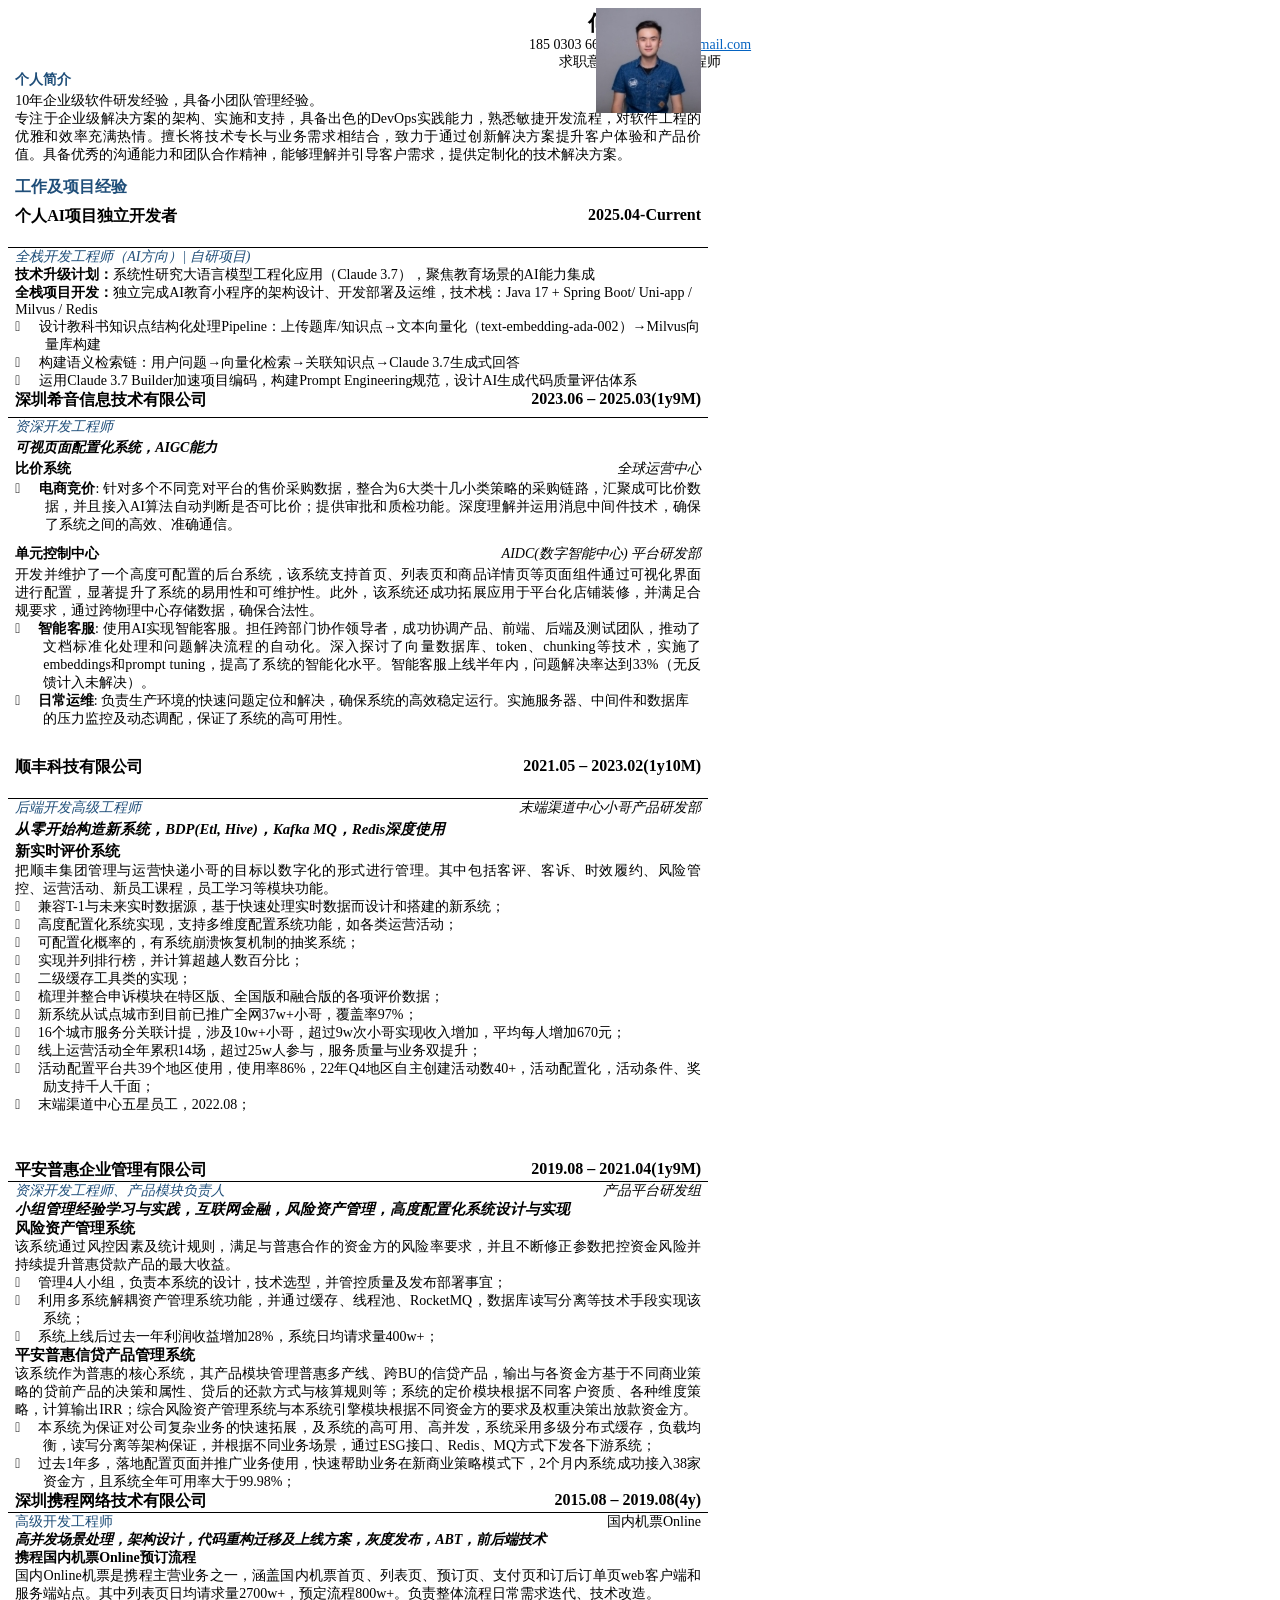
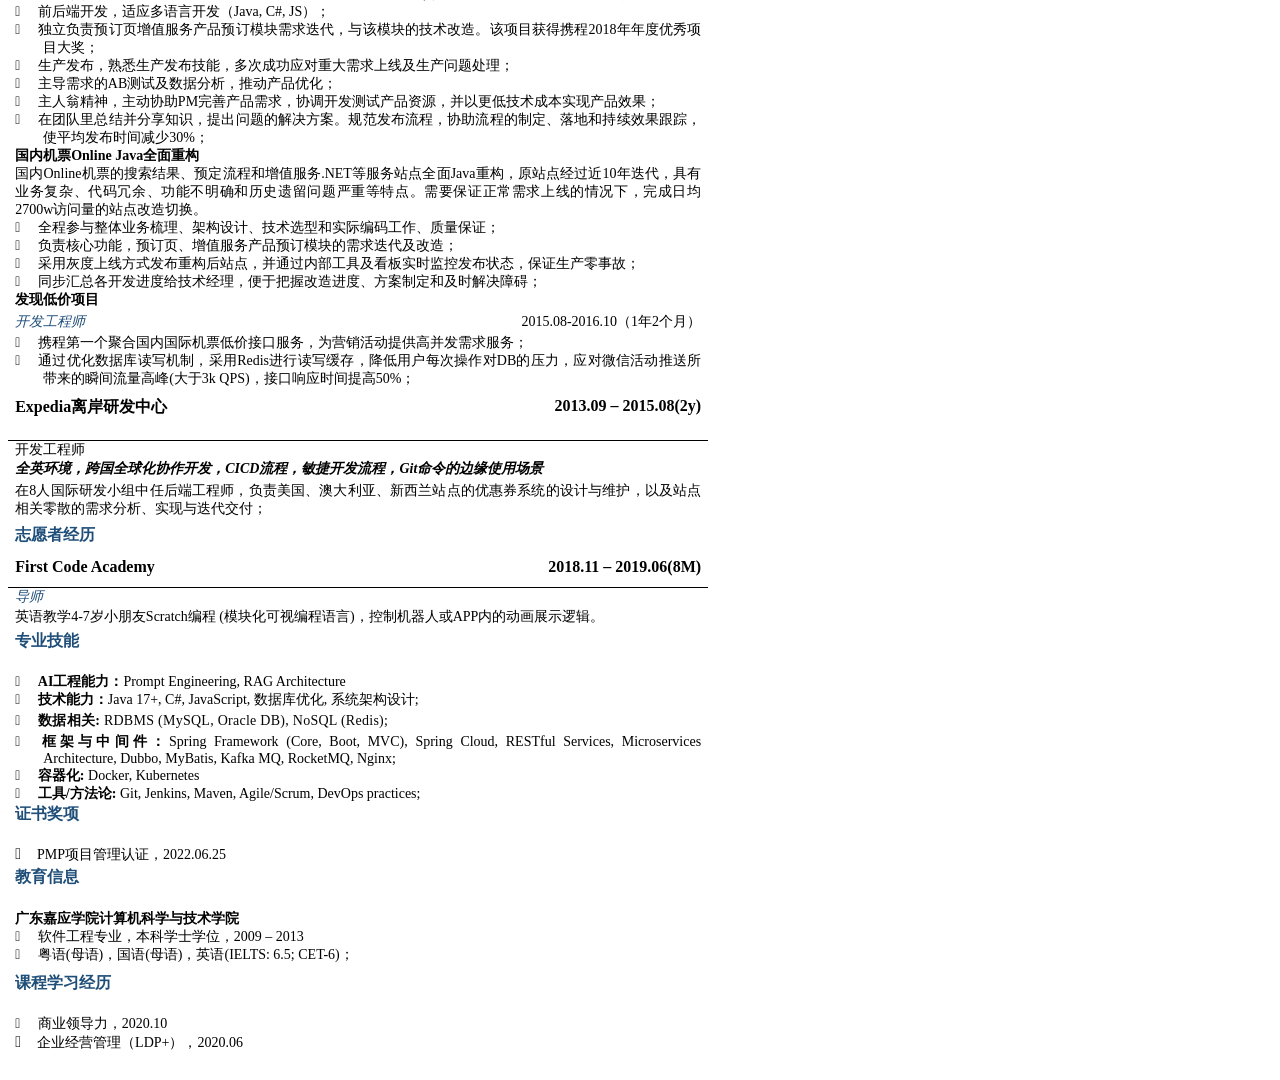
==== resume.html @ 26269cac "update cv content" ====
<html>

<head>
    <meta http-equiv="Content-Type" content="text/html; charset=utf-8" />
    <meta http-equiv="Content-Style-Type" content="text/css" />
    <meta name="generator" content="Aspose.Words for .NET 25.5.0" />
    <title></title>
    <style type="text/css">
        body {
            text-align: justify;
            widows: 0;
            orphans: 0;
            font-family: 等线;
            font-size: 10.5pt
        }

        p {
            margin: 0pt
        }

        li,
        table {
            margin-top: 0pt;
            margin-bottom: 0pt
        }

        .CommentSubject {
            text-align: left;
            widows: 0;
            orphans: 0;
            font-size: 10.5pt;
            font-weight: bold;
            -aw-style-name: comment-subject;
            -aw-style-parent: comment-text
        }

        .CommentText {
            text-align: left;
            line-height: normal;
            widows: 0;
            orphans: 0;
            font-size: 10.5pt;
            -aw-style-name: comment-text
        }

        .Footer {
            text-align: left;
            line-height: normal;
            widows: 0;
            orphans: 0;
            font-size: 9pt;
            -aw-style-name: footer
        }

        .Header {
            text-align: center;
            line-height: normal;
            widows: 0;
            orphans: 0;
            border-bottom: 0.75pt solid #000000;
            padding-bottom: 1pt;
            font-size: 9pt;
            -aw-style-name: header
        }

        .ListParagraph {
            text-indent: 21pt;
            text-align: justify;
            widows: 0;
            orphans: 0;
            font-size: 10.5pt;
            -aw-style-name: list-paragraph
        }

        span.CommentReference {
            font-size: 10.5pt;
            -aw-style-name: comment-reference
        }

        span.FollowedHyperlink {
            text-decoration: underline;
            color: #954f72;
            -aw-style-name: followed-hyperlink
        }

        span.Hyperlink {
            text-decoration: underline;
            color: #0563c1;
            -aw-style-name: hyperlink
        }

        span.Strong {
            font-weight: bold;
            -aw-style-name: strong
        }

        span.a2 {
            font-weight: bold
        }

        span.a {
            font-size: 9pt
        }

        span.a0 {
            font-size: 9pt
        }

        .TableGrid {}
    </style>
</head>

<body>
    <div>
        <p style="text-align:center; font-size:16pt"><span
                style="height:0pt; text-align:left; display:block; position:absolute; z-index:0"><img
                    src="images/Aspose.Words.d9e95076-1ea4-4b45-8056-e7fe4e6a99d1.001.jpeg" width="105" height="105"
                    alt=""
                    style="margin-left:441pt; -aw-left-pos:441pt; -aw-rel-hpos:column; -aw-rel-vpos:paragraph; -aw-top-pos:0pt; -aw-wrap-type:none; position:absolute" /></span><span
                style="font-weight:bold">何家俊Carl</span></p>
        <p style="text-align:center"><span>185 0303 6612 | </span><a href="mailto:ahjun30@hotmail.com"
                style="text-decoration:none"><span class="Hyperlink">ahjun30@hotmail.com</span></a></p>
        <p style="text-align:center"><span>求职意向: 资深开发工程师</span></p>
        <table cellspacing="0" cellpadding="0" class="TableGrid"
            style="width:525.2pt; -aw-border-insideh:0.5pt single #000000; -aw-border-insidev:0.5pt single #000000; border-collapse:collapse">
            <tr style="height:16.05pt">
                <td colspan="3" style="width:514.4pt; padding-right:5.4pt; padding-left:5.4pt; vertical-align:top">
                    <p style="text-align:justify; font-size:10.5pt"><span
                            style="font-weight:bold; color:#1f4e79">个人简介</span></p>
                </td>
            </tr>
            <tr style="height:63.55pt">
                <td colspan="3" style="width:514.4pt; padding-right:5.4pt; padding-left:5.4pt; vertical-align:top">
                    <p style="text-align:justify; font-size:10.5pt"><span>10年企业级软件研发经验，具备小团队管理经验。</span></p>
                    <p style="text-align:justify; font-size:10.5pt">
                        <span>专注于企业级解决方案的架构、实施和支持，具备出色的DevOps实践能力，熟悉敏捷开发流程，对软件工程的优雅和效率充满热情。擅长将技术专长与业务需求相结合，致力于通过创新解决方案提升客户体验和产品价值。具备优秀的沟通能力和团队合作精神，能够理解并引导客户需求，提供定制化的技术解决方案。</span>
                    </p>
                </td>
            </tr>
            <tr style="height:21.55pt">
                <td colspan="3" style="width:514.4pt; padding-right:5.4pt; padding-left:5.4pt; vertical-align:top">
                    <p style="text-align:justify; font-size:12pt"><span
                            style="font-weight:bold; color:#1f4e79">工作及项目经验</span></p>
                </td>
            </tr>
            <tr style="height:31.35pt">
                <td colspan="2"
                    style="width:312.25pt; border-bottom-style:solid; border-bottom-width:0.75pt; padding-right:5.4pt; padding-left:5.4pt; vertical-align:top; -aw-border-bottom:0.5pt single">
                    <p style="text-align:justify; font-size:12pt"><span style="font-weight:bold">个人AI项目独立开发者</span></p>
                </td>
                <td
                    style="width:191.3pt; border-bottom-style:solid; border-bottom-width:0.75pt; padding-right:5.4pt; padding-left:5.4pt; vertical-align:top; -aw-border-bottom:0.5pt single">
                    <p style="text-align:right; font-size:12pt"><span style="font-weight:bold">2025.04-Current</span>
                    </p>
                </td>
            </tr>
            <tr style="height:12.25pt">
                <td colspan="3"
                    style="width:514.4pt; border-top-style:solid; border-top-width:0.75pt; padding-right:5.4pt; padding-left:5.4pt; vertical-align:top; -aw-border-top:0.5pt single">
                    <p style="font-size:10.5pt"><span style="font-style:italic; color:#1f4e79">全栈开发工程师（AI方向）|
                            自研项目)</span></p>
                </td>
            </tr>
            <tr style="height:31.35pt">
                <td colspan="3" style="width:514.4pt; padding-right:5.4pt; padding-left:5.4pt; vertical-align:top">
                    <p style="font-size:10.5pt"><span
                            style="font-weight:bold">技术升级计划：</span><span>系统性研究大语言模型工程化应用（Claude
                            3.7），聚焦教育场景的AI能力集成</span></p>
                    <p style="font-size:10.5pt"><span
                            style="font-weight:bold">全栈项目开发：</span><span>独立完成AI教育小程序的架构设计、开发部署及运维，技术栈：Java 17 + Spring
                            Boot/ Uni-app / Milvus / Redis</span></p>
                    <p class="ListParagraph"
                        style="margin-left:22pt; text-indent:-22pt; text-align:left; -aw-import:list-item; -aw-list-level-number:0; -aw-list-number-format:''; -aw-list-number-styles:'bullet'; -aw-list-padding-sml:14.16pt">
                        <span style="-aw-import:ignore"><span><span style="font-family:Wingdings"></span></span><span
                                style="width:14.16pt; font:7pt 'Times New Roman'; display:inline-block; -aw-import:spaces">&#xa0;&#xa0;&#xa0;&#xa0;&#xa0;&#xa0;&#xa0;&#xa0;&#xa0;
                            </span></span><span>设计教科书知识点结构化处理Pipeline：上传题库/知识点→文本向量化（text-embedding-ada-002）→Milvus向量库构建</span>
                    </p>
                    <p class="ListParagraph"
                        style="margin-left:22pt; text-indent:-22pt; text-align:left; -aw-import:list-item; -aw-list-level-number:0; -aw-list-number-format:''; -aw-list-number-styles:'bullet'; -aw-list-padding-sml:14.16pt">
                        <span style="-aw-import:ignore"><span><span style="font-family:Wingdings"></span></span><span
                                style="width:14.16pt; font:7pt 'Times New Roman'; display:inline-block; -aw-import:spaces">&#xa0;&#xa0;&#xa0;&#xa0;&#xa0;&#xa0;&#xa0;&#xa0;&#xa0;
                            </span></span><span>构建语义检索链：用户问题→向量化检索→关联知识点→Claude 3.7生成式回答</span></p>
                    <p class="ListParagraph"
                        style="margin-left:22pt; text-indent:-22pt; text-align:left; -aw-import:list-item; -aw-list-level-number:0; -aw-list-number-format:''; -aw-list-number-styles:'bullet'; -aw-list-padding-sml:14.16pt">
                        <span style="-aw-import:ignore"><span><span style="font-family:Wingdings"></span></span><span
                                style="width:14.16pt; font:7pt 'Times New Roman'; display:inline-block; -aw-import:spaces">&#xa0;&#xa0;&#xa0;&#xa0;&#xa0;&#xa0;&#xa0;&#xa0;&#xa0;
                            </span></span><span>运用Claude 3.7 Builder加速项目编码，构建Prompt Engineering规范，设计AI生成代码质量评估体系</span>
                    </p>
                </td>
            </tr>
            <tr style="height:20.25pt">
                <td colspan="2"
                    style="width:312.25pt; border-bottom-style:solid; border-bottom-width:0.75pt; padding-right:5.4pt; padding-left:5.4pt; vertical-align:top; -aw-border-bottom:0.5pt single">
                    <p style="text-align:justify; font-size:12pt"><span style="font-weight:bold">深圳希音信息技术有限公司</span></p>
                </td>
                <td
                    style="width:191.3pt; border-bottom-style:solid; border-bottom-width:0.75pt; padding-right:5.4pt; padding-left:5.4pt; vertical-align:top; -aw-border-bottom:0.5pt single">
                    <p style="text-align:right; font-size:12pt"><span style="font-weight:bold">2023.06 –
                            2025.03(1y9M)</span></p>
                </td>
            </tr>
            <tr style="height:16.05pt">
                <td colspan="3"
                    style="width:514.4pt; border-top-style:solid; border-top-width:0.75pt; padding-right:5.4pt; padding-left:5.4pt; vertical-align:top; -aw-border-top:0.5pt single">
                    <p style="font-size:10.5pt"><span style="font-style:italic; color:#1f4e79">资深开发工程师</span></p>
                </td>
            </tr>
            <tr style="height:16.05pt">
                <td colspan="3" style="width:514.4pt; padding-right:5.4pt; padding-left:5.4pt; vertical-align:top">
                    <p style="font-size:10.5pt"><span
                            style="font-weight:bold; font-style:italic">可视页面配置化系统，AIGC能力</span></p>
                </td>
            </tr>
            <tr style="height:15.3pt">
                <td style="width:251.75pt; padding-right:5.4pt; padding-left:5.4pt; vertical-align:top">
                    <p style="font-size:10.5pt"><span style="font-weight:bold">比价系统</span></p>
                </td>
                <td colspan="2" style="width:251.8pt; padding-right:5.4pt; padding-left:5.4pt; vertical-align:top">
                    <p style="text-align:right; font-size:10.5pt"><span style="font-style:italic">全球运营中心</span></p>
                </td>
            </tr>
            <tr style="height:48.2pt">
                <td colspan="3" style="width:514.4pt; padding-right:5.4pt; padding-left:5.4pt; vertical-align:top">
                    <p class="ListParagraph"
                        style="margin-left:22pt; text-indent:-22pt; -aw-import:list-item; -aw-list-level-number:0; -aw-list-number-format:''; -aw-list-number-styles:'bullet'; -aw-list-padding-sml:14.16pt">
                        <span style="-aw-import:ignore"><span><span style="font-family:Wingdings"></span></span><span
                                style="width:14.16pt; font:7pt 'Times New Roman'; display:inline-block; -aw-import:spaces">&#xa0;&#xa0;&#xa0;&#xa0;&#xa0;&#xa0;&#xa0;&#xa0;&#xa0;
                            </span></span><span style="font-weight:bold">电商竞价</span><span>:
                            针对多个不同竞对平台的售价采购数据，整合为6大类十几小类策略的采购链路，汇聚成可比价数据，并且接入AI算法自动判断是否可比价；提供审批和质检功能。深度理解并运用消息中间件技术，确保了系统之间的高效、准确通信。</span>
                    </p>
                </td>
            </tr>
            <tr style="height:16.05pt">
                <td style="width:251.75pt; padding-right:5.4pt; padding-left:5.4pt; vertical-align:top">
                    <p style="font-size:10.5pt"><span style="font-weight:bold">单元控制中心</span></p>
                </td>
                <td colspan="2" style="width:251.8pt; padding-right:5.4pt; padding-left:5.4pt; vertical-align:top">
                    <p style="text-align:right; font-size:10.5pt"><span style="font-style:italic">AIDC(数字智能中心)
                            平台研发部</span></p>
                </td>
            </tr>
            <tr style="height:143.25pt">
                <td colspan="3" style="width:514.4pt; padding-right:5.4pt; padding-left:5.4pt; vertical-align:top">
                    <p style="text-align:justify; font-size:10.5pt">
                        <span>开发并维护了一个高度可配置的后台系统，该系统支持首页、列表页和商品详情页等页面组件通过可视化界面进行配置，显著提升了系统的易用性和可维护性。此外，该系统还成功拓展应用于平台化店铺装修，并满足合规要求，通过跨物理中心存储数据，确保合法性。</span>
                    </p>
                    <p class="ListParagraph"
                        style="margin-left:21pt; text-indent:-21pt; -aw-import:list-item; -aw-list-level-number:0; -aw-list-number-format:''; -aw-list-number-styles:'bullet'; -aw-list-padding-sml:13.16pt">
                        <span style="-aw-import:ignore"><span><span style="font-family:Wingdings"></span></span><span
                                style="width:13.16pt; font:7pt 'Times New Roman'; display:inline-block; -aw-import:spaces">&#xa0;&#xa0;&#xa0;&#xa0;&#xa0;&#xa0;&#xa0;&#xa0;
                            </span></span><span style="font-weight:bold">智能客服</span><span>:
                            使用AI实现智能客服。担任跨部门协作领导者，成功协调产品、前端、后端及测试团队，推动了文档标准化处理和问题解决流程的自动化。深入探讨了向量数据库、token、chunking等技术，实施了embeddings和prompt
                            tuning，提高了系统的智能化水平。智能客服上线半年内，问题解决率达到33%（无反馈计入未解决）。</span></p>
                    <p class="ListParagraph"
                        style="margin-left:21pt; text-indent:-21pt; text-align:left; -aw-import:list-item; -aw-list-level-number:0; -aw-list-number-format:''; -aw-list-number-styles:'bullet'; -aw-list-padding-sml:13.16pt">
                        <span style="-aw-import:ignore"><span><span style="font-family:Wingdings"></span></span><span
                                style="width:13.16pt; font:7pt 'Times New Roman'; display:inline-block; -aw-import:spaces">&#xa0;&#xa0;&#xa0;&#xa0;&#xa0;&#xa0;&#xa0;&#xa0;
                            </span></span><span style="font-weight:bold">日常运维</span><span>:
                            负责生产环境的快速问题定位和解决，确保系统的高效稳定运行。实施服务器、中间件和数据库的压力监控及动态调配，保证了系统的高可用性。</span></p>
                </td>
            </tr>
            <tr style="height:31.35pt">
                <td colspan="2"
                    style="width:312.25pt; border-bottom-style:solid; border-bottom-width:0.75pt; padding-right:5.4pt; padding-left:5.4pt; vertical-align:top; -aw-border-bottom:0.5pt single">
                    <p style="text-align:justify; font-size:12pt"><span style="font-weight:bold">顺丰科技有限公司</span></p>
                </td>
                <td
                    style="width:191.3pt; border-bottom-style:solid; border-bottom-width:0.75pt; padding-right:5.4pt; padding-left:5.4pt; vertical-align:top; -aw-border-bottom:0.5pt single">
                    <p style="text-align:right; font-size:12pt"><span style="font-weight:bold">2021.05 –
                            2023.02(1y10M)</span></p>
                </td>
            </tr>
            <tr style="height:16.05pt">
                <td
                    style="width:251.75pt; border-top-style:solid; border-top-width:0.75pt; padding-right:5.4pt; padding-left:5.4pt; vertical-align:top; -aw-border-top:0.5pt single">
                    <p style="text-align:justify; font-size:10.5pt"><span
                            style="font-style:italic; color:#1f4e79">后端开发高级工程师</span></p>
                </td>
                <td colspan="2"
                    style="width:251.8pt; border-top-style:solid; border-top-width:0.75pt; padding-right:5.4pt; padding-left:5.4pt; vertical-align:top; -aw-border-top:0.5pt single">
                    <p style="text-align:right; font-size:10.5pt"><span style="font-style:italic">末端渠道中心小哥产品研发部</span>
                    </p>
                </td>
            </tr>
            <tr style="height:16.05pt">
                <td colspan="3" style="width:514.4pt; padding-right:5.4pt; padding-left:5.4pt; vertical-align:top">
                    <p style="text-align:justify; font-size:11pt"><span
                            style="font-weight:bold; font-style:italic">从零开始构造新系统，BDP(Etl, Hive)，Kafka
                            MQ，Redis深度使用</span></p>
                </td>
            </tr>
            <tr style="height:15.3pt">
                <td colspan="3" style="width:514.4pt; padding-right:5.4pt; padding-left:5.4pt; vertical-align:top">
                    <p style="text-align:justify; font-size:11pt"><span style="font-weight:bold">新实时评价系统</span></p>
                </td>
            </tr>
            <tr style="height:223.7pt">
                <td colspan="3" style="width:514.4pt; padding-right:5.4pt; padding-left:5.4pt; vertical-align:top">
                    <p style="text-align:justify; font-size:10.5pt">
                        <span>把顺丰集团管理与运营快递小哥的目标以数字化的形式进行管理。其中包括客评、客诉、时效履约、风险管控、运营活动、新员工课程，员工学习等模块功能。</span></p>
                    <p class="ListParagraph"
                        style="margin-left:21pt; text-indent:-21pt; -aw-import:list-item; -aw-list-level-number:0; -aw-list-number-format:''; -aw-list-number-styles:'bullet'; -aw-list-padding-sml:13.16pt">
                        <span style="-aw-import:ignore"><span><span style="font-family:Wingdings"></span></span><span
                                style="width:13.16pt; font:7pt 'Times New Roman'; display:inline-block; -aw-import:spaces">&#xa0;&#xa0;&#xa0;&#xa0;&#xa0;&#xa0;&#xa0;&#xa0;
                            </span></span><span>兼容T-1与未来实时数据源，基于快速处理实时数据而设计和搭建的新系统；</span></p>
                    <p class="ListParagraph"
                        style="margin-left:21pt; text-indent:-21pt; -aw-import:list-item; -aw-list-level-number:0; -aw-list-number-format:''; -aw-list-number-styles:'bullet'; -aw-list-padding-sml:13.16pt">
                        <span style="-aw-import:ignore"><span><span style="font-family:Wingdings"></span></span><span
                                style="width:13.16pt; font:7pt 'Times New Roman'; display:inline-block; -aw-import:spaces">&#xa0;&#xa0;&#xa0;&#xa0;&#xa0;&#xa0;&#xa0;&#xa0;
                            </span></span><span>高度配置化系统实现，支持多维度配置系统功能，如各类运营活动；</span></p>
                    <p class="ListParagraph"
                        style="margin-left:21pt; text-indent:-21pt; -aw-import:list-item; -aw-list-level-number:0; -aw-list-number-format:''; -aw-list-number-styles:'bullet'; -aw-list-padding-sml:13.16pt">
                        <span style="-aw-import:ignore"><span><span style="font-family:Wingdings"></span></span><span
                                style="width:13.16pt; font:7pt 'Times New Roman'; display:inline-block; -aw-import:spaces">&#xa0;&#xa0;&#xa0;&#xa0;&#xa0;&#xa0;&#xa0;&#xa0;
                            </span></span><span>可配置化概率的，有系统崩溃恢复机制的抽奖系统；</span></p>
                    <p class="ListParagraph"
                        style="margin-left:21pt; text-indent:-21pt; -aw-import:list-item; -aw-list-level-number:0; -aw-list-number-format:''; -aw-list-number-styles:'bullet'; -aw-list-padding-sml:13.16pt">
                        <span style="-aw-import:ignore"><span><span style="font-family:Wingdings"></span></span><span
                                style="width:13.16pt; font:7pt 'Times New Roman'; display:inline-block; -aw-import:spaces">&#xa0;&#xa0;&#xa0;&#xa0;&#xa0;&#xa0;&#xa0;&#xa0;
                            </span></span><span>实现并列排行榜，并计算超越人数百分比；</span></p>
                    <p class="ListParagraph"
                        style="margin-left:21pt; text-indent:-21pt; -aw-import:list-item; -aw-list-level-number:0; -aw-list-number-format:''; -aw-list-number-styles:'bullet'; -aw-list-padding-sml:13.16pt">
                        <span style="-aw-import:ignore"><span><span style="font-family:Wingdings"></span></span><span
                                style="width:13.16pt; font:7pt 'Times New Roman'; display:inline-block; -aw-import:spaces">&#xa0;&#xa0;&#xa0;&#xa0;&#xa0;&#xa0;&#xa0;&#xa0;
                            </span></span><span>二级缓存工具类的实现；</span></p>
                    <p class="ListParagraph"
                        style="margin-left:21pt; text-indent:-21pt; -aw-import:list-item; -aw-list-level-number:0; -aw-list-number-format:''; -aw-list-number-styles:'bullet'; -aw-list-padding-sml:13.16pt">
                        <span style="-aw-import:ignore"><span><span style="font-family:Wingdings"></span></span><span
                                style="width:13.16pt; font:7pt 'Times New Roman'; display:inline-block; -aw-import:spaces">&#xa0;&#xa0;&#xa0;&#xa0;&#xa0;&#xa0;&#xa0;&#xa0;
                            </span></span><span>梳理并整合申诉模块在特区版、全国版和融合版的各项评价数据；</span></p>
                    <p class="ListParagraph"
                        style="margin-left:21pt; text-indent:-21pt; -aw-import:list-item; -aw-list-level-number:0; -aw-list-number-format:''; -aw-list-number-styles:'bullet'; -aw-list-padding-sml:13.16pt">
                        <span style="-aw-import:ignore"><span><span style="font-family:Wingdings"></span></span><span
                                style="width:13.16pt; font:7pt 'Times New Roman'; display:inline-block; -aw-import:spaces">&#xa0;&#xa0;&#xa0;&#xa0;&#xa0;&#xa0;&#xa0;&#xa0;
                            </span></span><span>新系统从试点城市到目前已推广全网37w+小哥，覆盖率97%；</span></p>
                    <p class="ListParagraph"
                        style="margin-left:21pt; text-indent:-21pt; -aw-import:list-item; -aw-list-level-number:0; -aw-list-number-format:''; -aw-list-number-styles:'bullet'; -aw-list-padding-sml:13.16pt">
                        <span style="-aw-import:ignore"><span><span style="font-family:Wingdings"></span></span><span
                                style="width:13.16pt; font:7pt 'Times New Roman'; display:inline-block; -aw-import:spaces">&#xa0;&#xa0;&#xa0;&#xa0;&#xa0;&#xa0;&#xa0;&#xa0;
                            </span></span><span>16个城市服务分关联计提，涉及10w+小哥，超过9w次小哥实现收入增加，平均每人增加670元；</span></p>
                    <p class="ListParagraph"
                        style="margin-left:21pt; text-indent:-21pt; -aw-import:list-item; -aw-list-level-number:0; -aw-list-number-format:''; -aw-list-number-styles:'bullet'; -aw-list-padding-sml:13.16pt">
                        <span style="-aw-import:ignore"><span><span style="font-family:Wingdings"></span></span><span
                                style="width:13.16pt; font:7pt 'Times New Roman'; display:inline-block; -aw-import:spaces">&#xa0;&#xa0;&#xa0;&#xa0;&#xa0;&#xa0;&#xa0;&#xa0;
                            </span></span><span>线上运营活动全年累积14场，超过25w人参与，服务质量与业务双提升；</span></p>
                    <p class="ListParagraph"
                        style="margin-left:21pt; text-indent:-21pt; -aw-import:list-item; -aw-list-level-number:0; -aw-list-number-format:''; -aw-list-number-styles:'bullet'; -aw-list-padding-sml:13.16pt">
                        <span style="-aw-import:ignore"><span><span style="font-family:Wingdings"></span></span><span
                                style="width:13.16pt; font:7pt 'Times New Roman'; display:inline-block; -aw-import:spaces">&#xa0;&#xa0;&#xa0;&#xa0;&#xa0;&#xa0;&#xa0;&#xa0;
                            </span></span><span>活动配置平台共39个地区使用，使用率86%，22年Q4地区自主创建活动数40+，活动配置化，活动条件、奖励支持千人千面；</span></p>
                    <p class="ListParagraph"
                        style="margin-left:21pt; text-indent:-21pt; -aw-import:list-item; -aw-list-level-number:0; -aw-list-number-format:''; -aw-list-number-styles:'bullet'; -aw-list-padding-sml:13.16pt">
                        <span style="-aw-import:ignore"><span><span style="font-family:Wingdings"></span></span><span
                                style="width:13.16pt; font:7pt 'Times New Roman'; display:inline-block; -aw-import:spaces">&#xa0;&#xa0;&#xa0;&#xa0;&#xa0;&#xa0;&#xa0;&#xa0;
                            </span></span><span>末端渠道中心五星员工，2022.08；</span></p>
                </td>
            </tr>
            <tr style="height:7.3pt">
                <td colspan="2"
                    style="width:312.25pt; border-bottom-style:solid; border-bottom-width:0.75pt; padding-right:5.4pt; padding-left:5.4pt; vertical-align:top; -aw-border-bottom:0.5pt single">
                    <p style="text-align:justify; font-size:12pt"><span style="font-weight:bold">平安普惠企业管理有限公司</span></p>
                </td>
                <td
                    style="width:191.3pt; border-bottom-style:solid; border-bottom-width:0.75pt; padding-right:5.4pt; padding-left:5.4pt; vertical-align:top; -aw-border-bottom:0.5pt single">
                    <p style="text-align:right; font-size:12pt"><span style="font-weight:bold">2019.08 –
                            2021.04(1y9M)</span></p>
                </td>
            </tr>
            <tr style="height:7.3pt">
                <td
                    style="width:251.75pt; border-top-style:solid; border-top-width:0.75pt; padding-right:5.4pt; padding-left:5.4pt; vertical-align:top; -aw-border-top:0.5pt single">
                    <p style="text-align:justify; font-size:10.5pt"><span
                            style="font-style:italic; color:#1f4e79">资深开发工程师、产品模块负责人</span></p>
                </td>
                <td colspan="2"
                    style="width:251.8pt; border-top-style:solid; border-top-width:0.75pt; padding-right:5.4pt; padding-left:5.4pt; vertical-align:top; -aw-border-top:0.5pt single">
                    <p style="text-align:right; font-size:10.5pt"><span style="font-style:italic">产品平台研发组</span></p>
                </td>
            </tr>
            <tr style="height:7.3pt">
                <td colspan="3" style="width:514.4pt; padding-right:5.4pt; padding-left:5.4pt; vertical-align:top">
                    <p style="text-align:justify; font-size:11pt"><span
                            style="font-weight:bold; font-style:italic">小组管理经验学习与实践，互联网金融，风险资产管理，高度配置化系统设计与实现</span></p>
                </td>
            </tr>
            <tr style="height:7.3pt">
                <td colspan="3" style="width:514.4pt; padding-right:5.4pt; padding-left:5.4pt; vertical-align:top">
                    <p style="text-align:justify; font-size:11pt"><span style="font-weight:bold">风险资产管理系统</span></p>
                </td>
            </tr>
            <tr style="height:7.3pt">
                <td colspan="3" style="width:514.4pt; padding-right:5.4pt; padding-left:5.4pt; vertical-align:top">
                    <p style="text-align:justify; font-size:10.5pt">
                        <span>该系统通过风控因素及统计规则，满足与普惠合作的资金方的风险率要求，并且不断修正参数把控资金风险并持续提升普惠贷款产品的最大收益。</span></p>
                    <p class="ListParagraph"
                        style="margin-left:21pt; text-indent:-21pt; -aw-import:list-item; -aw-list-level-number:0; -aw-list-number-format:''; -aw-list-number-styles:'bullet'; -aw-list-padding-sml:13.16pt">
                        <span style="-aw-import:ignore"><span><span style="font-family:Wingdings"></span></span><span
                                style="width:13.16pt; font:7pt 'Times New Roman'; display:inline-block; -aw-import:spaces">&#xa0;&#xa0;&#xa0;&#xa0;&#xa0;&#xa0;&#xa0;&#xa0;
                            </span></span><span>管理4人小组，负责本系统的设计，技术选型，并管控质量及发布部署事宜；</span></p>
                    <p class="ListParagraph"
                        style="margin-left:21pt; text-indent:-21pt; -aw-import:list-item; -aw-list-level-number:0; -aw-list-number-format:''; -aw-list-number-styles:'bullet'; -aw-list-padding-sml:13.16pt">
                        <span style="-aw-import:ignore"><span><span style="font-family:Wingdings"></span></span><span
                                style="width:13.16pt; font:7pt 'Times New Roman'; display:inline-block; -aw-import:spaces">&#xa0;&#xa0;&#xa0;&#xa0;&#xa0;&#xa0;&#xa0;&#xa0;
                            </span></span><span>利用多系统解耦资产管理系统功能，并通过缓存、线程池、RocketMQ，数据库读写分离等技术手段实现该系统；</span></p>
                    <p class="ListParagraph"
                        style="margin-left:21pt; text-indent:-21pt; -aw-import:list-item; -aw-list-level-number:0; -aw-list-number-format:''; -aw-list-number-styles:'bullet'; -aw-list-padding-sml:13.16pt">
                        <span style="-aw-import:ignore"><span><span style="font-family:Wingdings"></span></span><span
                                style="width:13.16pt; font:7pt 'Times New Roman'; display:inline-block; -aw-import:spaces">&#xa0;&#xa0;&#xa0;&#xa0;&#xa0;&#xa0;&#xa0;&#xa0;
                            </span></span><span>系统上线后过去一年利润收益增加28%，系统日均请求量400w+；</span></p>
                </td>
            </tr>
            <tr style="height:7.3pt">
                <td colspan="3" style="width:514.4pt; padding-right:5.4pt; padding-left:5.4pt; vertical-align:top">
                    <p style="text-align:justify; font-size:11pt"><span style="font-weight:bold">平安普惠信贷产品管理系统</span></p>
                </td>
            </tr>
            <tr style="height:7.3pt">
                <td colspan="3" style="width:514.4pt; padding-right:5.4pt; padding-left:5.4pt; vertical-align:top">
                    <p style="text-align:justify; font-size:10.5pt">
                        <span>该系统作为普惠的核心系统，其产品模块管理普惠多产线、跨BU的信贷产品，输出与各资金方基于不同商业策略的贷前产品的决策和属性、贷后的还款方式与核算规则等；系统的定价模块根据不同客户资质、各种维度策略，计算输出IRR；综合风险资产管理系统与本系统引擎模块根据不同资金方的要求及权重决策出放款资金方。</span>
                    </p>
                    <p class="ListParagraph"
                        style="margin-left:21pt; text-indent:-21pt; -aw-import:list-item; -aw-list-level-number:0; -aw-list-number-format:''; -aw-list-number-styles:'bullet'; -aw-list-padding-sml:13.16pt">
                        <span style="-aw-import:ignore"><span><span style="font-family:Wingdings"></span></span><span
                                style="width:13.16pt; font:7pt 'Times New Roman'; display:inline-block; -aw-import:spaces">&#xa0;&#xa0;&#xa0;&#xa0;&#xa0;&#xa0;&#xa0;&#xa0;
                            </span></span><span>本系统为保证对公司复杂业务的快速拓展，及系统的高可用、高并发，系统采用多级分布式缓存，负载均衡，读写分离等架构保证，并根据不同业务场景，通过ESG接口、Redis、MQ方式下发各下游系统；</span>
                    </p>
                    <p class="ListParagraph"
                        style="margin-left:21pt; text-indent:-21pt; -aw-import:list-item; -aw-list-level-number:0; -aw-list-number-format:''; -aw-list-number-styles:'bullet'; -aw-list-padding-sml:13.16pt">
                        <span style="-aw-import:ignore"><span><span style="font-family:Wingdings"></span></span><span
                                style="width:13.16pt; font:7pt 'Times New Roman'; display:inline-block; -aw-import:spaces">&#xa0;&#xa0;&#xa0;&#xa0;&#xa0;&#xa0;&#xa0;&#xa0;
                            </span></span><span>过去1年多，落地配置页面并推广业务使用，快速帮助业务在新商业策略模式下，2个月内系统成功接入38家资金方，且系统全年可用率大于99.98%；</span>
                    </p>
                </td>
            </tr>
            <tr style="height:7.3pt">
                <td colspan="2"
                    style="width:312.25pt; border-bottom-style:solid; border-bottom-width:0.75pt; padding-right:5.4pt; padding-left:5.4pt; vertical-align:top; -aw-border-bottom:0.5pt single">
                    <p style="text-align:justify; font-size:12pt"><span style="font-weight:bold">深圳携程网络技术有限公司</span></p>
                </td>
                <td
                    style="width:191.3pt; border-bottom-style:solid; border-bottom-width:0.75pt; padding-right:5.4pt; padding-left:5.4pt; vertical-align:top; -aw-border-bottom:0.5pt single">
                    <p style="text-align:right; font-size:12pt"><span style="font-weight:bold">2015.08 –
                            2019.08(4y)</span></p>
                </td>
            </tr>
            <tr style="height:7.3pt">
                <td
                    style="width:251.75pt; border-top-style:solid; border-top-width:0.75pt; padding-right:5.4pt; padding-left:5.4pt; vertical-align:top; -aw-border-top:0.5pt single">
                    <p style="text-align:justify; font-size:10.5pt"><span style="color:#1f4e79">高级开发工程师</span></p>
                </td>
                <td colspan="2"
                    style="width:251.8pt; border-top-style:solid; border-top-width:0.75pt; padding-right:5.4pt; padding-left:5.4pt; vertical-align:top; -aw-border-top:0.5pt single">
                    <p style="text-align:right; font-size:10.5pt"><span>国内机票Online</span></p>
                </td>
            </tr>
            <tr style="height:7.3pt">
                <td colspan="3" style="width:514.4pt; padding-right:5.4pt; padding-left:5.4pt; vertical-align:top">
                    <p style="text-align:justify; font-size:10.5pt"><span
                            style="font-weight:bold; font-style:italic">高并发场景处理，架构设计，代码重构迁移及上线方案，灰度发布，ABT，前后端技术</span>
                    </p>
                </td>
            </tr>
            <tr style="height:7.3pt">
                <td colspan="3" style="width:514.4pt; padding-right:5.4pt; padding-left:5.4pt; vertical-align:top">
                    <p style="text-align:justify; font-size:10.5pt"><span
                            style="font-weight:bold">携程国内机票Online预订流程</span></p>
                </td>
            </tr>
            <tr style="height:7.3pt">
                <td colspan="3" style="width:514.4pt; padding-right:5.4pt; padding-left:5.4pt; vertical-align:top">
                    <p style="text-align:justify; font-size:10.5pt">
                        <span>国内Online机票是携程主营业务之一，涵盖国内机票首页、列表页、预订页、支付页和订后订单页web客户端和服务端站点。其中列表页日均请求量2700w+，预定流程800w+。负责整体流程日常需求迭代、技术改造。</span>
                    </p>
                    <p class="ListParagraph"
                        style="margin-left:21pt; text-indent:-21pt; -aw-import:list-item; -aw-list-level-number:0; -aw-list-number-format:''; -aw-list-number-styles:'bullet'; -aw-list-padding-sml:13.16pt">
                        <span style="-aw-import:ignore"><span><span style="font-family:Wingdings"></span></span><span
                                style="width:13.16pt; font:7pt 'Times New Roman'; display:inline-block; -aw-import:spaces">&#xa0;&#xa0;&#xa0;&#xa0;&#xa0;&#xa0;&#xa0;&#xa0;
                            </span></span><span>前后端开发，适应多语言开发（Java, C#, JS）；</span></p>
                    <p class="ListParagraph"
                        style="margin-left:21pt; text-indent:-21pt; -aw-import:list-item; -aw-list-level-number:0; -aw-list-number-format:''; -aw-list-number-styles:'bullet'; -aw-list-padding-sml:13.16pt">
                        <span style="-aw-import:ignore"><span><span style="font-family:Wingdings"></span></span><span
                                style="width:13.16pt; font:7pt 'Times New Roman'; display:inline-block; -aw-import:spaces">&#xa0;&#xa0;&#xa0;&#xa0;&#xa0;&#xa0;&#xa0;&#xa0;
                            </span></span><span>独立负责预订页增值服务产品预订模块需求迭代，与该模块的技术改造。该项目获得携程2018年年度优秀项目大奖；</span></p>
                    <p class="ListParagraph"
                        style="margin-left:21pt; text-indent:-21pt; -aw-import:list-item; -aw-list-level-number:0; -aw-list-number-format:''; -aw-list-number-styles:'bullet'; -aw-list-padding-sml:13.16pt">
                        <span style="-aw-import:ignore"><span><span style="font-family:Wingdings"></span></span><span
                                style="width:13.16pt; font:7pt 'Times New Roman'; display:inline-block; -aw-import:spaces">&#xa0;&#xa0;&#xa0;&#xa0;&#xa0;&#xa0;&#xa0;&#xa0;
                            </span></span><span>生产发布，熟悉生产发布技能，多次成功应对重大需求上线及生产问题处理；</span></p>
                    <p class="ListParagraph"
                        style="margin-left:21pt; text-indent:-21pt; -aw-import:list-item; -aw-list-level-number:0; -aw-list-number-format:''; -aw-list-number-styles:'bullet'; -aw-list-padding-sml:13.16pt">
                        <span style="-aw-import:ignore"><span><span style="font-family:Wingdings"></span></span><span
                                style="width:13.16pt; font:7pt 'Times New Roman'; display:inline-block; -aw-import:spaces">&#xa0;&#xa0;&#xa0;&#xa0;&#xa0;&#xa0;&#xa0;&#xa0;
                            </span></span><span>主导需求的AB测试及数据分析，推动产品优化；</span></p>
                    <p class="ListParagraph"
                        style="margin-left:21pt; text-indent:-21pt; -aw-import:list-item; -aw-list-level-number:0; -aw-list-number-format:''; -aw-list-number-styles:'bullet'; -aw-list-padding-sml:13.16pt">
                        <span style="-aw-import:ignore"><span><span style="font-family:Wingdings"></span></span><span
                                style="width:13.16pt; font:7pt 'Times New Roman'; display:inline-block; -aw-import:spaces">&#xa0;&#xa0;&#xa0;&#xa0;&#xa0;&#xa0;&#xa0;&#xa0;
                            </span></span><span>主人翁精神，主动协助PM完善产品需求，协调开发测试产品资源，并以更低技术成本实现产品效果；</span></p>
                    <p class="ListParagraph"
                        style="margin-left:21pt; text-indent:-21pt; -aw-import:list-item; -aw-list-level-number:0; -aw-list-number-format:''; -aw-list-number-styles:'bullet'; -aw-list-padding-sml:13.16pt">
                        <span style="-aw-import:ignore"><span><span style="font-family:Wingdings"></span></span><span
                                style="width:13.16pt; font:7pt 'Times New Roman'; display:inline-block; -aw-import:spaces">&#xa0;&#xa0;&#xa0;&#xa0;&#xa0;&#xa0;&#xa0;&#xa0;
                            </span></span><span>在团队里总结并分享知识，提出问题的解决方案。规范发布流程，协助流程的制定、落地和持续效果跟踪，使平均发布时间减少30%；</span></p>
                </td>
            </tr>
            <tr style="height:7.3pt">
                <td colspan="3" style="width:514.4pt; padding-right:5.4pt; padding-left:5.4pt; vertical-align:top">
                    <p style="text-align:justify; font-size:10.5pt"><span style="font-weight:bold">国内机票Online
                            Java全面重构</span></p>
                </td>
            </tr>
            <tr style="height:7.3pt">
                <td colspan="3" style="width:514.4pt; padding-right:5.4pt; padding-left:5.4pt; vertical-align:top">
                    <p style="text-align:justify; font-size:10.5pt">
                        <span>国内Online机票的搜索结果、预定流程和增值服务.NET等服务站点全面Java重构，原站点经过近10年迭代，具有业务复杂、代码冗余、功能不明确和历史遗留问题严重等特点。需要保证正常需求上线的情况下，完成日均2700w访问量的站点改造切换。</span>
                    </p>
                    <p class="ListParagraph"
                        style="margin-left:21pt; text-indent:-21pt; -aw-import:list-item; -aw-list-level-number:0; -aw-list-number-format:''; -aw-list-number-styles:'bullet'; -aw-list-padding-sml:13.16pt">
                        <span style="-aw-import:ignore"><span><span style="font-family:Wingdings"></span></span><span
                                style="width:13.16pt; font:7pt 'Times New Roman'; display:inline-block; -aw-import:spaces">&#xa0;&#xa0;&#xa0;&#xa0;&#xa0;&#xa0;&#xa0;&#xa0;
                            </span></span><span>全程参与整体业务梳理、架构设计、技术选型和实际编码工作、质量保证；</span></p>
                    <p class="ListParagraph"
                        style="margin-left:21pt; text-indent:-21pt; -aw-import:list-item; -aw-list-level-number:0; -aw-list-number-format:''; -aw-list-number-styles:'bullet'; -aw-list-padding-sml:13.16pt">
                        <span style="-aw-import:ignore"><span><span style="font-family:Wingdings"></span></span><span
                                style="width:13.16pt; font:7pt 'Times New Roman'; display:inline-block; -aw-import:spaces">&#xa0;&#xa0;&#xa0;&#xa0;&#xa0;&#xa0;&#xa0;&#xa0;
                            </span></span><span>负责核心功能，预订页、增值服务产品预订模块的需求迭代及改造；</span></p>
                    <p class="ListParagraph"
                        style="margin-left:21pt; text-indent:-21pt; -aw-import:list-item; -aw-list-level-number:0; -aw-list-number-format:''; -aw-list-number-styles:'bullet'; -aw-list-padding-sml:13.16pt">
                        <span style="-aw-import:ignore"><span><span style="font-family:Wingdings"></span></span><span
                                style="width:13.16pt; font:7pt 'Times New Roman'; display:inline-block; -aw-import:spaces">&#xa0;&#xa0;&#xa0;&#xa0;&#xa0;&#xa0;&#xa0;&#xa0;
                            </span></span><span>采用灰度上线方式发布重构后站点，并通过内部工具及看板实时监控发布状态，保证生产零事故；</span></p>
                    <p class="ListParagraph"
                        style="margin-left:21pt; text-indent:-21pt; -aw-import:list-item; -aw-list-level-number:0; -aw-list-number-format:''; -aw-list-number-styles:'bullet'; -aw-list-padding-sml:13.16pt">
                        <span style="-aw-import:ignore"><span><span style="font-family:Wingdings"></span></span><span
                                style="width:13.16pt; font:7pt 'Times New Roman'; display:inline-block; -aw-import:spaces">&#xa0;&#xa0;&#xa0;&#xa0;&#xa0;&#xa0;&#xa0;&#xa0;
                            </span></span><span>同步汇总各开发进度给技术经理，便于把握改造进度、方案制定和及时解决障碍；</span></p>
                </td>
            </tr>
            <tr style="height:16.05pt">
                <td colspan="3" style="width:514.4pt; padding-right:5.4pt; padding-left:5.4pt; vertical-align:top">
                    <p style="text-align:justify; font-size:10.5pt"><span style="font-weight:bold">发现低价项目</span></p>
                </td>
            </tr>
            <tr style="height:16.05pt">
                <td style="width:251.75pt; padding-right:5.4pt; padding-left:5.4pt; vertical-align:top">
                    <p style="text-align:justify; font-size:10.5pt"><span
                            style="font-style:italic; color:#1f4e79">开发工程师</span></p>
                </td>
                <td colspan="2" style="width:251.8pt; padding-right:5.4pt; padding-left:5.4pt; vertical-align:top">
                    <p style="text-align:right; font-size:10.5pt"><span>2015.08-2016.10（1年2个月）</span></p>
                </td>
            </tr>
            <tr style="height:47.45pt">
                <td colspan="3" style="width:514.4pt; padding-right:5.4pt; padding-left:5.4pt; vertical-align:top">
                    <p class="ListParagraph"
                        style="margin-left:21pt; text-indent:-21pt; -aw-import:list-item; -aw-list-level-number:0; -aw-list-number-format:''; -aw-list-number-styles:'bullet'; -aw-list-padding-sml:13.16pt">
                        <span style="-aw-import:ignore"><span><span style="font-family:Wingdings"></span></span><span
                                style="width:13.16pt; font:7pt 'Times New Roman'; display:inline-block; -aw-import:spaces">&#xa0;&#xa0;&#xa0;&#xa0;&#xa0;&#xa0;&#xa0;&#xa0;
                            </span></span><span>携程第一个聚合国内国际机票低价接口服务，为营销活动提供高并发需求服务；</span></p>
                    <p class="ListParagraph"
                        style="margin-left:21pt; text-indent:-21pt; -aw-import:list-item; -aw-list-level-number:0; -aw-list-number-format:''; -aw-list-number-styles:'bullet'; -aw-list-padding-sml:13.16pt">
                        <span style="-aw-import:ignore"><span><span style="font-family:Wingdings"></span></span><span
                                style="width:13.16pt; font:7pt 'Times New Roman'; display:inline-block; -aw-import:spaces">&#xa0;&#xa0;&#xa0;&#xa0;&#xa0;&#xa0;&#xa0;&#xa0;
                            </span></span><span>通过优化数据库读写机制，采用Redis进行读写缓存，降低用户每次操作对DB的压力，应对微信活动推送所带来的瞬间流量高峰(大于3k
                            QPS)，接口响应时间提高50%；</span></p>
                </td>
            </tr>
            <tr style="height:32.15pt">
                <td colspan="2"
                    style="width:312.25pt; border-bottom-style:solid; border-bottom-width:0.75pt; padding-right:5.4pt; padding-left:5.4pt; vertical-align:top; -aw-border-bottom:0.5pt single">
                    <p style="text-align:justify; font-size:12pt"><span style="font-weight:bold">Expedia离岸研发中心</span>
                    </p>
                </td>
                <td
                    style="width:191.3pt; border-bottom-style:solid; border-bottom-width:0.75pt; padding-right:5.4pt; padding-left:5.4pt; vertical-align:top; -aw-border-bottom:0.5pt single">
                    <p style="text-align:right; font-size:12pt"><span style="font-weight:bold">2013.09 –
                            2015.08(2y)</span></p>
                </td>
            </tr>
            <tr style="height:15.3pt">
                <td colspan="3"
                    style="width:514.4pt; border-top-style:solid; border-top-width:0.75pt; padding-right:5.4pt; padding-left:5.4pt; vertical-align:top; -aw-border-top:0.5pt single">
                    <p style="text-align:justify; font-size:10.5pt"><span>开发工程师</span></p>
                </td>
            </tr>
            <tr style="height:16.05pt">
                <td colspan="3" style="width:514.4pt; padding-right:5.4pt; padding-left:5.4pt; vertical-align:top">
                    <p style="text-align:justify; font-size:10.5pt"><span
                            style="font-weight:bold; font-style:italic">全英环境，跨国全球化协作开发，CICD流程，敏捷开发流程，Git命令的边缘使用场景</span>
                    </p>
                </td>
            </tr>
            <tr style="height:32.15pt">
                <td colspan="3" style="width:514.4pt; padding-right:5.4pt; padding-left:5.4pt; vertical-align:top">
                    <p style="text-align:justify; font-size:10.5pt">
                        <span>在8人国际研发小组中任后端工程师，负责美国、澳大利亚、新西兰站点的优惠券系统的设计与维护，以及站点相关零散的需求分析、实现与迭代交付；</span></p>
                </td>
            </tr>
            <tr style="height:25.2pt">
                <td colspan="3" style="width:514.4pt; padding-right:5.4pt; padding-left:5.4pt; vertical-align:top">
                    <p style="text-align:justify; font-size:12pt"><span
                            style="font-weight:bold; color:#1f4e79">志愿者经历</span></p>
                </td>
            </tr>
            <tr style="height:22.1pt">
                <td
                    style="width:251.75pt; border-bottom-style:solid; border-bottom-width:0.75pt; padding-right:5.4pt; padding-left:5.4pt; vertical-align:top; -aw-border-bottom:0.5pt single">
                    <p style="text-align:justify; font-size:12pt"><span style="font-weight:bold">First Code
                            Academy</span></p>
                </td>
                <td colspan="2"
                    style="width:251.8pt; border-bottom-style:solid; border-bottom-width:0.75pt; padding-right:5.4pt; padding-left:5.4pt; vertical-align:top; -aw-border-bottom:0.5pt single">
                    <p style="text-align:right; font-size:12pt"><span style="font-weight:bold">2018.11 –
                            2019.06(8M)</span></p>
                </td>
            </tr>
            <tr style="height:15.3pt">
                <td colspan="3"
                    style="width:514.4pt; border-top-style:solid; border-top-width:0.75pt; padding-right:5.4pt; padding-left:5.4pt; vertical-align:top; -aw-border-top:0.5pt single">
                    <p style="text-align:justify; font-size:10.5pt"><span
                            style="font-style:italic; color:#1f4e79">导师</span></p>
                </td>
            </tr>
            <tr style="height:17.15pt">
                <td colspan="3" style="width:514.4pt; padding-right:5.4pt; padding-left:5.4pt; vertical-align:top">
                    <p style="text-align:justify; font-size:10.5pt"><span>英语教学4-7岁小朋友Scratch编程
                            (模块化可视编程语言)，控制机器人或APP内的动画展示逻辑。</span></p>
                </td>
            </tr>
            <tr style="height:31.35pt">
                <td colspan="3" style="width:514.4pt; padding-right:5.4pt; padding-left:5.4pt; vertical-align:top">
                    <p style="text-align:justify; font-size:12pt"><span
                            style="font-weight:bold; color:#1f4e79">专业技能</span></p>
                </td>
            </tr>
            <tr style="height:98.05pt">
                <td colspan="3" style="width:514.4pt; padding-right:5.4pt; padding-left:5.4pt; vertical-align:top">
                    <p class="ListParagraph"
                        style="margin-left:21pt; text-indent:-21pt; -aw-import:list-item; -aw-list-level-number:0; -aw-list-number-format:''; -aw-list-number-styles:'bullet'; -aw-list-padding-sml:13.16pt">
                        <span style="-aw-import:ignore"><span><span style="font-family:Wingdings"></span></span><span
                                style="width:13.16pt; font:7pt 'Times New Roman'; display:inline-block; -aw-import:spaces">&#xa0;&#xa0;&#xa0;&#xa0;&#xa0;&#xa0;&#xa0;&#xa0;
                            </span></span><span style="font-weight:bold">AI工程能力：</span><span>Prompt Engineering, RAG
                            Architecture</span></p>
                    <p class="ListParagraph"
                        style="margin-left:21pt; text-indent:-21pt; -aw-import:list-item; -aw-list-level-number:0; -aw-list-number-format:''; -aw-list-number-styles:'bullet'; -aw-list-padding-sml:13.16pt">
                        <span style="-aw-import:ignore"><span><span style="font-family:Wingdings"></span></span><span
                                style="width:13.16pt; font:7pt 'Times New Roman'; display:inline-block; -aw-import:spaces">&#xa0;&#xa0;&#xa0;&#xa0;&#xa0;&#xa0;&#xa0;&#xa0;
                            </span></span><span style="font-weight:bold">技术能力：</span><span>Java 17+, C#, JavaScript,
                            数据库优化, 系统架构设计;</span></p>
                    <div style="background-color:#ffffff">
                        <p
                            style="margin-left:21pt; text-indent:-21pt; line-height:18pt; widows:2; orphans:2; -aw-import:list-item; -aw-list-level-number:0; -aw-list-number-format:''; -aw-list-number-styles:'bullet'; -aw-list-padding-sml:13.16pt">
                            <span style="-aw-import:ignore"><span
                                    style="font-size:10.5pt; letter-spacing:0.2pt; color:#060607"><span
                                        style="font-family:Wingdings"></span></span><span
                                    style="width:13.16pt; font:7pt 'Times New Roman'; display:inline-block; -aw-import:spaces">&#xa0;&#xa0;&#xa0;&#xa0;&#xa0;&#xa0;&#xa0;&#xa0;
                                </span></span><span
                                style="font-size:10.5pt; font-weight:bold; letter-spacing:0.2pt; color:#060607">数据相关:
                            </span><span style="font-size:10.5pt; letter-spacing:0.2pt; color:#060607">RDBMS (MySQL,
                                Oracle DB), NoSQL (Redis);</span></p>
                    </div>
                    <p class="ListParagraph"
                        style="margin-left:21pt; text-indent:-21pt; -aw-import:list-item; -aw-list-level-number:0; -aw-list-number-format:''; -aw-list-number-styles:'bullet'; -aw-list-padding-sml:13.16pt">
                        <span style="-aw-import:ignore"><span><span style="font-family:Wingdings"></span></span><span
                                style="width:13.16pt; font:7pt 'Times New Roman'; display:inline-block; -aw-import:spaces">&#xa0;&#xa0;&#xa0;&#xa0;&#xa0;&#xa0;&#xa0;&#xa0;
                            </span></span><span style="font-weight:bold">框架与中间件：</span><span>Spring Framework (Core,
                            Boot, MVC), Spring Cloud, RESTful Services, Microservices Architecture, Dubbo, MyBatis,
                            Kafka MQ, RocketMQ, Nginx;</span></p>
                    <p class="ListParagraph"
                        style="margin-left:21pt; text-indent:-21pt; -aw-import:list-item; -aw-list-level-number:0; -aw-list-number-format:''; -aw-list-number-styles:'bullet'; -aw-list-padding-sml:13.16pt">
                        <span style="-aw-import:ignore"><span><span style="font-family:Wingdings"></span></span><span
                                style="width:13.16pt; font:7pt 'Times New Roman'; display:inline-block; -aw-import:spaces">&#xa0;&#xa0;&#xa0;&#xa0;&#xa0;&#xa0;&#xa0;&#xa0;
                            </span></span><span style="font-weight:bold">容器化: </span><span>Docker, Kubernetes</span></p>
                    <p class="ListParagraph"
                        style="margin-left:21pt; text-indent:-21pt; -aw-import:list-item; -aw-list-level-number:0; -aw-list-number-format:''; -aw-list-number-styles:'bullet'; -aw-list-padding-sml:13.16pt">
                        <span style="-aw-import:ignore"><span><span style="font-family:Wingdings"></span></span><span
                                style="width:13.16pt; font:7pt 'Times New Roman'; display:inline-block; -aw-import:spaces">&#xa0;&#xa0;&#xa0;&#xa0;&#xa0;&#xa0;&#xa0;&#xa0;
                            </span></span><span style="font-weight:bold">工具/方法论: </span><span>Git, Jenkins, Maven,
                            Agile/Scrum, DevOps practices; </span></p>
                </td>
            </tr>
            <tr style="height:31.35pt">
                <td colspan="3" style="width:514.4pt; padding-right:5.4pt; padding-left:5.4pt; vertical-align:top">
                    <p style="text-align:justify; font-size:12pt"><span
                            style="font-weight:bold; color:#1f4e79">证书奖项</span></p>
                </td>
            </tr>
            <tr style="height:16.05pt">
                <td colspan="3" style="width:514.4pt; padding-right:5.4pt; padding-left:5.4pt; vertical-align:top">
                    <p class="ListParagraph"
                        style="margin-left:21pt; text-indent:-21pt; -aw-import:list-item; -aw-list-level-number:0; -aw-list-number-format:''; -aw-list-number-styles:'bullet'; -aw-list-padding-sml:12.04pt">
                        <span style="-aw-import:ignore"><span style="font-size:12pt; font-weight:bold"><span
                                    style="font-family:Wingdings; font-weight:normal"></span></span><span
                                style="width:12.04pt; font:7pt 'Times New Roman'; display:inline-block; -aw-import:spaces">&#xa0;&#xa0;&#xa0;&#xa0;&#xa0;&#xa0;&#xa0;
                            </span></span><span>PMP项目管理认证，2022.06.25</span></p>
                </td>
            </tr>
            <tr style="height:32.15pt">
                <td colspan="3" style="width:514.4pt; padding-right:5.4pt; padding-left:5.4pt; vertical-align:top">
                    <p style="text-align:justify; font-size:12pt"><span
                            style="font-weight:bold; color:#1f4e79">教育信息</span></p>
                </td>
            </tr>
            <tr style="height:47.45pt">
                <td colspan="3" style="width:514.4pt; padding-right:5.4pt; padding-left:5.4pt; vertical-align:top">
                    <p style="text-align:justify; font-size:10.5pt"><span
                            style="font-weight:bold">广东嘉应学院计算机科学与技术学院</span></p>
                    <p class="ListParagraph"
                        style="margin-left:21pt; text-indent:-21pt; -aw-import:list-item; -aw-list-level-number:0; -aw-list-number-format:''; -aw-list-number-styles:'bullet'; -aw-list-padding-sml:13.16pt">
                        <span style="-aw-import:ignore"><span><span style="font-family:Wingdings"></span></span><span
                                style="width:13.16pt; font:7pt 'Times New Roman'; display:inline-block; -aw-import:spaces">&#xa0;&#xa0;&#xa0;&#xa0;&#xa0;&#xa0;&#xa0;&#xa0;
                            </span></span><span>软件工程专业，本科学士学位，2009 – 2013</span></p>
                    <p class="ListParagraph"
                        style="margin-left:21pt; text-indent:-21pt; -aw-import:list-item; -aw-list-level-number:0; -aw-list-number-format:''; -aw-list-number-styles:'bullet'; -aw-list-padding-sml:13.16pt">
                        <span style="-aw-import:ignore"><span><span style="font-family:Wingdings"></span></span><span
                                style="width:13.16pt; font:7pt 'Times New Roman'; display:inline-block; -aw-import:spaces">&#xa0;&#xa0;&#xa0;&#xa0;&#xa0;&#xa0;&#xa0;&#xa0;
                            </span></span><span>粤语(母语)，国语(母语)，英语(IELTS: 6.5; CET-6)；</span></p>
                </td>
            </tr>
            <tr style="height:31.35pt">
                <td colspan="3" style="width:514.4pt; padding-right:5.4pt; padding-left:5.4pt; vertical-align:top">
                    <p style="text-align:justify; font-size:12pt"><span
                            style="font-weight:bold; color:#1f4e79">课程学习经历</span></p>
                </td>
            </tr>
            <tr style="height:31.35pt">
                <td colspan="3" style="width:514.4pt; padding-right:5.4pt; padding-left:5.4pt; vertical-align:top">
                    <p class="ListParagraph"
                        style="margin-left:21pt; text-indent:-21pt; -aw-import:list-item; -aw-list-level-number:0; -aw-list-number-format:''; -aw-list-number-styles:'bullet'; -aw-list-padding-sml:13.16pt">
                        <span style="-aw-import:ignore"><span><span style="font-family:Wingdings"></span></span><span
                                style="width:13.16pt; font:7pt 'Times New Roman'; display:inline-block; -aw-import:spaces">&#xa0;&#xa0;&#xa0;&#xa0;&#xa0;&#xa0;&#xa0;&#xa0;
                            </span></span><span>商业领导力，2020.10</span></p>
                    <p class="ListParagraph"
                        style="margin-left:21pt; text-indent:-21pt; -aw-import:list-item; -aw-list-level-number:0; -aw-list-number-format:''; -aw-list-number-styles:'bullet'; -aw-list-padding-sml:12.04pt">
                        <span style="-aw-import:ignore"><span style="font-size:12pt; font-weight:bold"><span
                                    style="font-family:Wingdings; font-weight:normal"></span></span><span
                                style="width:12.04pt; font:7pt 'Times New Roman'; display:inline-block; -aw-import:spaces">&#xa0;&#xa0;&#xa0;&#xa0;&#xa0;&#xa0;&#xa0;
                            </span></span><span>企业经营管理（LDP+），2020.06</span></p>
                </td>
            </tr>
            <tr style="height:0pt">
                <td style="width:262.55pt"></td>
                <td style="width:60.5pt"></td>
                <td style="width:202.15pt"></td>
            </tr>
        </table>
        <p><span style="-aw-import:ignore">&#xa0;</span></p>
    </div>
</body>

</html>
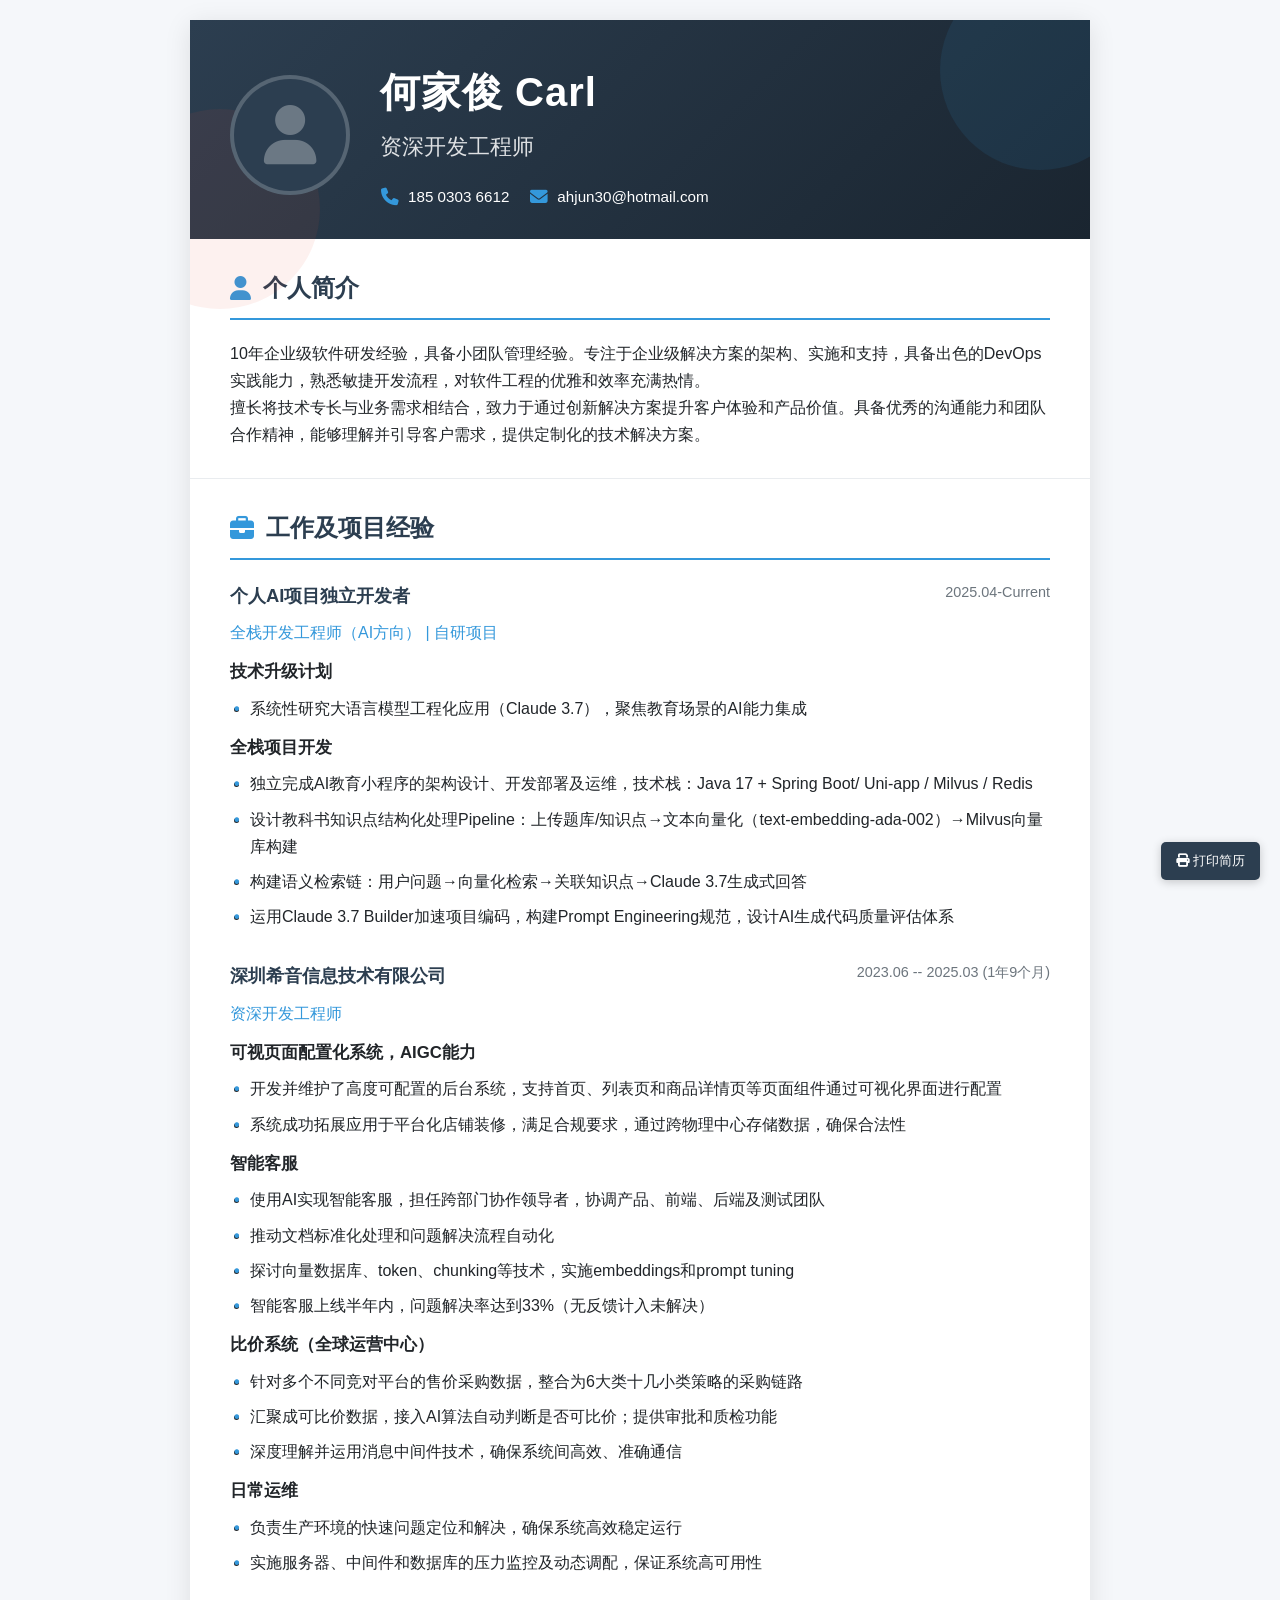
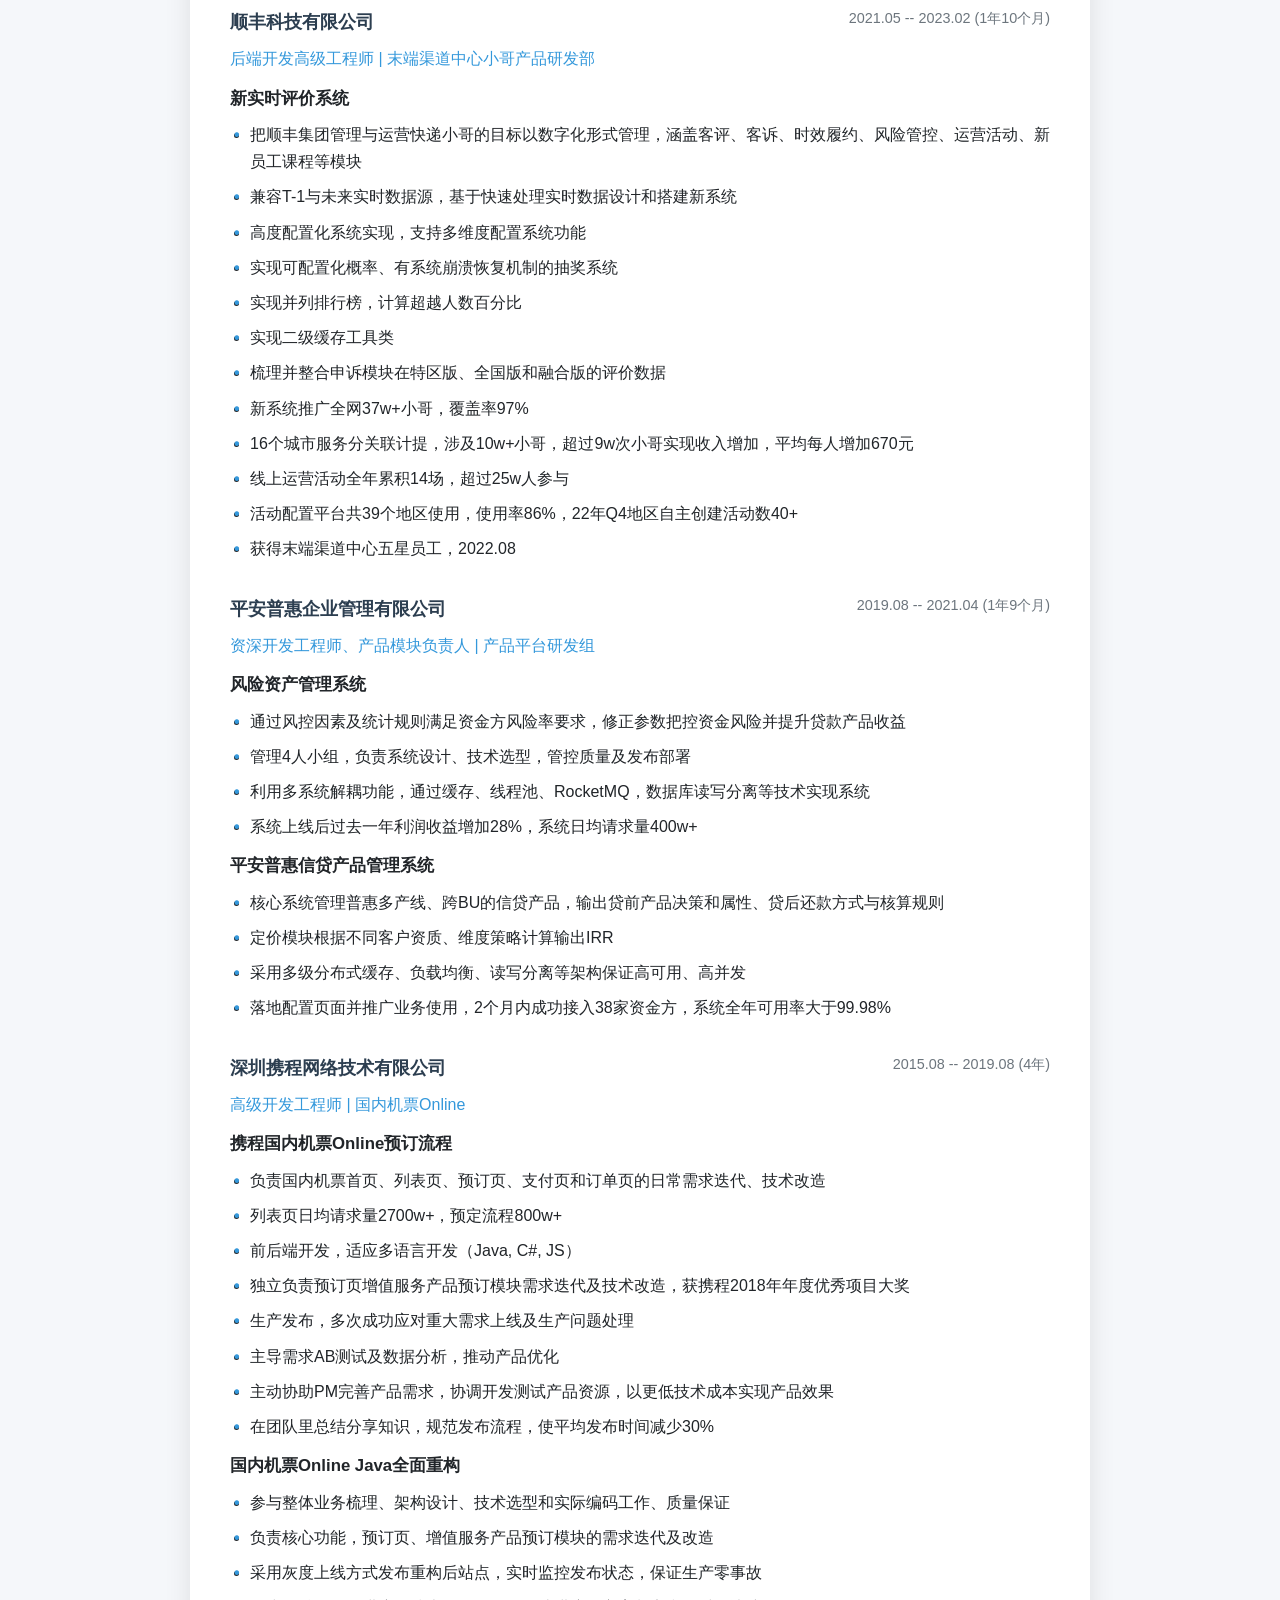
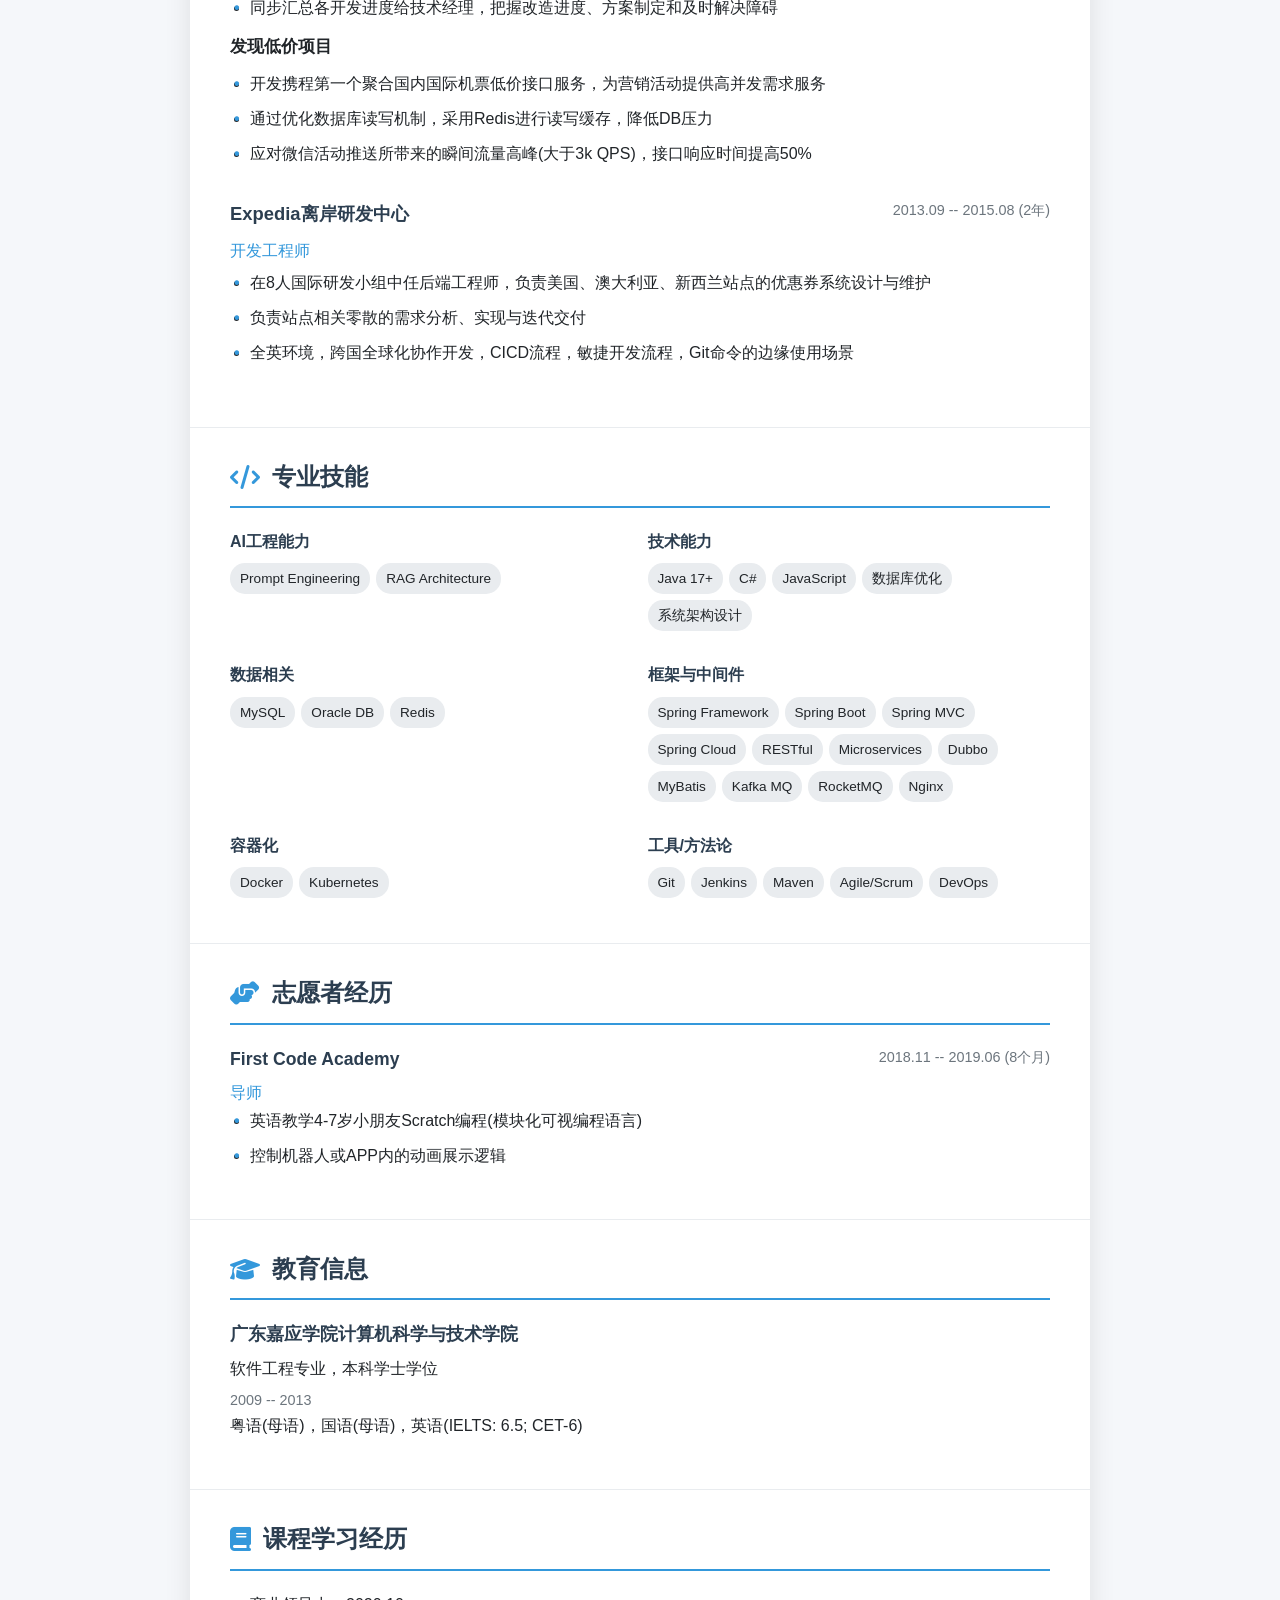
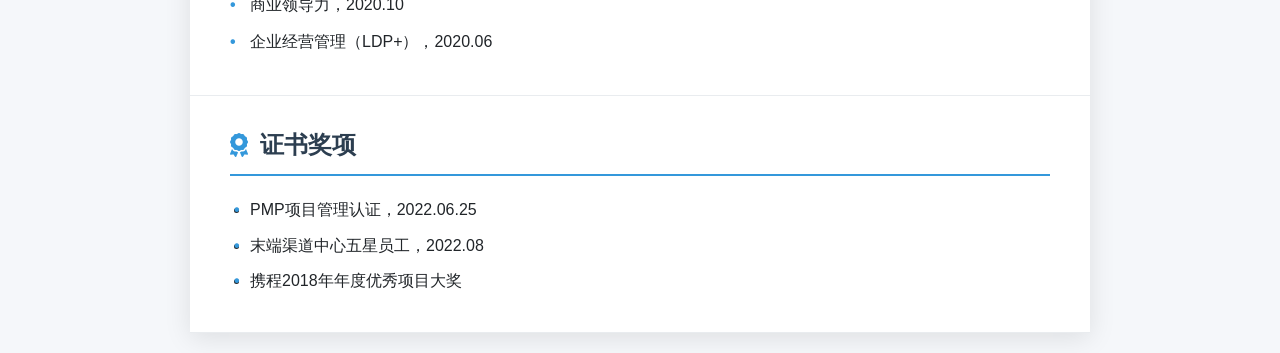
==== commit ba3cca3e: "opti cv & bot" ====
--- a/resume.html
+++ b/resume.html
@@ -1,752 +1,759 @@
-<html>
-
+<!DOCTYPE html>
+<html lang="zh-CN">
 <head>
-    <meta http-equiv="Content-Type" content="text/html; charset=utf-8" />
-    <meta http-equiv="Content-Style-Type" content="text/css" />
-    <meta name="generator" content="Aspose.Words for .NET 25.5.0" />
-    <title></title>
-    <style type="text/css">
+    <meta charset="UTF-8">
+    <meta name="viewport" content="width=device-width, initial-scale=1.0">
+    <title>何家俊(Carl) - 资深开发工程师</title>
+    <link rel="stylesheet" href="https://cdnjs.cloudflare.com/ajax/libs/font-awesome/6.4.0/css/all.min.css">
+    <style>
+        :root {
+            --primary: #2c3e50;
+            --secondary: #3498db;
+            --accent: #e74c3c;
+            --light: #f8f9fa;
+            --dark: #212529;
+            --gray: #6c757d;
+            --light-gray: #e9ecef;
+            --border: #dee2e6;
+            --shadow: rgba(0, 0, 0, 0.1);
+        }
+        
+        * {
+            margin: 0;
+            padding: 0;
+            box-sizing: border-box;
+        }
+        
         body {
-            text-align: justify;
-            widows: 0;
-            orphans: 0;
-            font-family: 等线;
-            font-size: 10.5pt
-        }
-
-        p {
-            margin: 0pt
-        }
-
-        li,
-        table {
-            margin-top: 0pt;
-            margin-bottom: 0pt
-        }
-
-        .CommentSubject {
-            text-align: left;
-            widows: 0;
-            orphans: 0;
-            font-size: 10.5pt;
+            font-family: 'Segoe UI', 'Microsoft YaHei', sans-serif;
+            line-height: 1.6;
+            color: var(--dark);
+            background-color: #f5f7fa;
+            padding: 0;
+            margin: 0;
+        }
+        
+        .resume-container {
+            max-width: 900px;
+            margin: 20px auto;
+            background: white;
+            box-shadow: 0 5px 25px var(--shadow);
+            position: relative;
+            overflow: hidden;
+        }
+        
+        /* Header Styles */
+        .resume-header {
+            background: linear-gradient(135deg, var(--primary), #1a2530);
+            color: white;
+            padding: 40px 40px 30px;
+            position: relative;
+        }
+        
+        .header-content {
+            display: flex;
+            align-items: center;
+            position: relative;
+            z-index: 2;
+        }
+        
+        .profile-img {
+            width: 120px;
+            height: 120px;
+            border-radius: 50%;
+            border: 4px solid rgba(255, 255, 255, 0.2);
+            background: #2c3e50;
+            display: flex;
+            align-items: center;
+            justify-content: center;
+            margin-right: 30px;
+            overflow: hidden;
+        }
+        
+        .profile-img i {
+            font-size: 60px;
+            color: rgba(255, 255, 255, 0.3);
+        }
+        
+        .header-text {
+            flex: 1;
+        }
+        
+        .name {
+            font-size: 2.5rem;
+            font-weight: 700;
+            margin-bottom: 5px;
+            letter-spacing: 1px;
+        }
+        
+        .title {
+            font-size: 1.4rem;
+            font-weight: 300;
+            color: rgba(255, 255, 255, 0.85);
+            margin-bottom: 20px;
+        }
+        
+        .contact-info {
+            display: flex;
+            flex-wrap: wrap;
+            gap: 20px;
+            margin-top: 15px;
+        }
+        
+        .contact-item {
+            display: flex;
+            align-items: center;
+            font-size: 0.95rem;
+        }
+        
+        .contact-item i {
+            margin-right: 8px;
+            font-size: 1.1rem;
+            width: 20px;
+            text-align: center;
+            color: var(--secondary);
+        }
+        
+        /* Section Styles */
+        .resume-section {
+            padding: 30px 40px;
+            border-bottom: 1px solid var(--light-gray);
+        }
+        
+        .section-title {
+            color: var(--primary);
+            font-size: 1.5rem;
+            font-weight: 600;
+            margin-bottom: 20px;
+            padding-bottom: 10px;
+            border-bottom: 2px solid var(--secondary);
+            display: flex;
+            align-items: center;
+        }
+        
+        .section-title i {
+            margin-right: 12px;
+            color: var(--secondary);
+        }
+        
+        .section-content {
+            line-height: 1.7;
+        }
+        
+        /* Experience Styles */
+        .experience-item {
+            margin-bottom: 30px;
+        }
+        
+        .experience-header {
+            display: flex;
+            justify-content: space-between;
+            margin-bottom: 8px;
+        }
+        
+        .company {
+            font-weight: 600;
+            font-size: 1.15rem;
+            color: var(--primary);
+        }
+        
+        .position {
+            font-weight: 500;
+            color: var(--secondary);
+            margin: 5px 0;
+        }
+        
+        .period {
+            font-size: 0.9rem;
+            color: var(--gray);
+            font-weight: 500;
+            white-space: nowrap;
+        }
+        
+        .project-title {
+            font-weight: 600;
+            margin: 12px 0 8px;
+            color: var(--dark);
+            font-size: 1.05rem;
+        }
+        
+        .achievements {
+            padding-left: 20px;
+        }
+        
+        .achievements li {
+            margin-bottom: 8px;
+            position: relative;
+        }
+        
+        .achievements li::before {
+            content: "•";
+            color: var(--secondary);
             font-weight: bold;
-            -aw-style-name: comment-subject;
-            -aw-style-parent: comment-text
-        }
-
-        .CommentText {
-            text-align: left;
-            line-height: normal;
-            widows: 0;
-            orphans: 0;
-            font-size: 10.5pt;
-            -aw-style-name: comment-text
-        }
-
-        .Footer {
-            text-align: left;
-            line-height: normal;
-            widows: 0;
-            orphans: 0;
-            font-size: 9pt;
-            -aw-style-name: footer
-        }
-
-        .Header {
-            text-align: center;
-            line-height: normal;
-            widows: 0;
-            orphans: 0;
-            border-bottom: 0.75pt solid #000000;
-            padding-bottom: 1pt;
-            font-size: 9pt;
-            -aw-style-name: header
-        }
-
-        .ListParagraph {
-            text-indent: 21pt;
-            text-align: justify;
-            widows: 0;
-            orphans: 0;
-            font-size: 10.5pt;
-            -aw-style-name: list-paragraph
-        }
-
-        span.CommentReference {
-            font-size: 10.5pt;
-            -aw-style-name: comment-reference
-        }
-
-        span.FollowedHyperlink {
-            text-decoration: underline;
-            color: #954f72;
-            -aw-style-name: followed-hyperlink
-        }
-
-        span.Hyperlink {
-            text-decoration: underline;
-            color: #0563c1;
-            -aw-style-name: hyperlink
-        }
-
-        span.Strong {
+            display: inline-block;
+            width: 1em;
+            margin-left: -1em;
+        }
+        
+        /* Skills Styles - 优化为更紧凑的样式 */
+        .skills-container {
+            display: grid;
+            grid-template-columns: repeat(2, 1fr);
+            gap: 15px;
+        }
+        
+        .skill-category {
+            margin-bottom: 15px;
+        }
+        
+        .skill-title {
+            font-weight: 600;
+            margin-bottom: 8px;
+            color: var(--primary);
+            font-size: 1rem;
+        }
+        
+        .skill-items {
+            display: flex;
+            flex-wrap: wrap;
+            gap: 6px;
+        }
+        
+        .skill-tag {
+            background: var(--light-gray);
+            padding: 4px 10px;
+            border-radius: 15px;
+            font-size: 0.85rem;
+        }
+        
+        /* Education Styles */
+        .education-item {
+            margin-bottom: 20px;
+        }
+        
+        .education-header {
+            display: flex;
+            justify-content: space-between;
+            margin-bottom: 5px;
+        }
+        
+        .institution {
+            font-weight: 600;
+            font-size: 1.1rem;
+            color: var(--primary);
+        }
+        
+        .degree {
+            margin: 5px 0;
+            color: var(--dark);
+        }
+        
+        /* Volunteer Styles */
+        .volunteer-item {
+            margin-bottom: 20px;
+        }
+        
+        .volunteer-header {
+            display: flex;
+            justify-content: space-between;
+            margin-bottom: 5px;
+        }
+        
+        .volunteer-org {
+            font-weight: 600;
+            font-size: 1.1rem;
+            color: var(--primary);
+        }
+        
+        .volunteer-role {
+            font-weight: 500;
+            color: var(--secondary);
+        }
+        
+        /* Course Styles */
+        .course-item {
+            margin-bottom: 10px;
+            padding-left: 20px;
+            position: relative;
+        }
+        
+        .course-item::before {
+            content: "•";
+            color: var(--secondary);
             font-weight: bold;
-            -aw-style-name: strong
-        }
-
-        span.a2 {
-            font-weight: bold
-        }
-
-        span.a {
-            font-size: 9pt
-        }
-
-        span.a0 {
-            font-size: 9pt
-        }
-
-        .TableGrid {}
+            position: absolute;
+            left: 0;
+        }
+        
+        /* Responsive Design */
+        @media (max-width: 768px) {
+            .header-content {
+                flex-direction: column;
+                text-align: center;
+            }
+            
+            .profile-img {
+                margin: 0 auto 20px;
+            }
+            
+            .contact-info {
+                justify-content: center;
+            }
+            
+            .experience-header, .education-header, .volunteer-header {
+                flex-direction: column;
+            }
+            
+            .period {
+                margin-top: 5px;
+            }
+            
+            .skills-container {
+                grid-template-columns: 1fr;
+            }
+            
+            .resume-section {
+                padding: 25px;
+            }
+            
+            .resume-header {
+                padding: 30px 25px;
+            }
+        }
+        
+        @media (max-width: 480px) {
+            .name {
+                font-size: 2rem;
+            }
+            
+            .title {
+                font-size: 1.2rem;
+            }
+            
+            .section-title {
+                font-size: 1.3rem;
+            }
+        }
+        
+        .decorative-shape {
+            position: absolute;
+            top: -50px;
+            right: -50px;
+            width: 200px;
+            height: 200px;
+            border-radius: 50%;
+            background: rgba(52, 152, 219, 0.1);
+            z-index: 1;
+        }
+        
+        .decorative-shape-2 {
+            position: absolute;
+            bottom: -70px;
+            left: -70px;
+            width: 200px;
+            height: 200px;
+            border-radius: 50%;
+            background: rgba(231, 76, 60, 0.08);
+            z-index: 1;
+        }
+        
+        /* Print Styles */
+        @media print {
+            body {
+                background: white;
+                padding: 0;
+            }
+            
+            .resume-container {
+                box-shadow: none;
+                margin: 0;
+                max-width: 100%;
+            }
+            
+            .resume-header {
+                padding: 20px;
+            }
+            
+            .profile-img {
+                width: 80px;
+                height: 80px;
+            }
+            
+            .profile-img i {
+                font-size: 40px;
+            }
+            
+            .section-content {
+                font-size: 0.9rem;
+            }
+        }
     </style>
 </head>
+<body>
+    <div class="resume-container">
+        <!-- Header Section -->
+        <header class="resume-header">
+            <div class="decorative-shape"></div>
+            <div class="decorative-shape-2"></div>
+            <div class="header-content">
+                <div class="profile-img">
+                    <i class="fas fa-user"></i>
+                </div>
+                <div class="header-text">
+                    <h1 class="name">何家俊 Carl</h1>
+                    <div class="title">资深开发工程师</div>
+                    <div class="contact-info">
+                        <div class="contact-item">
+                            <i class="fas fa-phone"></i>
+                            <span>185 0303 6612</span>
+                        </div>
+                        <div class="contact-item">
+                            <i class="fas fa-envelope"></i>
+                            <span>ahjun30@hotmail.com</span>
+                        </div>
+                    </div>
+                </div>
+            </div>
+        </header>
 
-<body>
-    <div>
-        <p style="text-align:center; font-size:16pt"><span
-                style="height:0pt; text-align:left; display:block; position:absolute; z-index:0"><img
-                    src="images/Aspose.Words.d9e95076-1ea4-4b45-8056-e7fe4e6a99d1.001.jpeg" width="105" height="105"
-                    alt=""
-                    style="margin-left:441pt; -aw-left-pos:441pt; -aw-rel-hpos:column; -aw-rel-vpos:paragraph; -aw-top-pos:0pt; -aw-wrap-type:none; position:absolute" /></span><span
-                style="font-weight:bold">何家俊Carl</span></p>
-        <p style="text-align:center"><span>185 0303 6612 | </span><a href="mailto:ahjun30@hotmail.com"
-                style="text-decoration:none"><span class="Hyperlink">ahjun30@hotmail.com</span></a></p>
-        <p style="text-align:center"><span>求职意向: 资深开发工程师</span></p>
-        <table cellspacing="0" cellpadding="0" class="TableGrid"
-            style="width:525.2pt; -aw-border-insideh:0.5pt single #000000; -aw-border-insidev:0.5pt single #000000; border-collapse:collapse">
-            <tr style="height:16.05pt">
-                <td colspan="3" style="width:514.4pt; padding-right:5.4pt; padding-left:5.4pt; vertical-align:top">
-                    <p style="text-align:justify; font-size:10.5pt"><span
-                            style="font-weight:bold; color:#1f4e79">个人简介</span></p>
-                </td>
-            </tr>
-            <tr style="height:63.55pt">
-                <td colspan="3" style="width:514.4pt; padding-right:5.4pt; padding-left:5.4pt; vertical-align:top">
-                    <p style="text-align:justify; font-size:10.5pt"><span>10年企业级软件研发经验，具备小团队管理经验。</span></p>
-                    <p style="text-align:justify; font-size:10.5pt">
-                        <span>专注于企业级解决方案的架构、实施和支持，具备出色的DevOps实践能力，熟悉敏捷开发流程，对软件工程的优雅和效率充满热情。擅长将技术专长与业务需求相结合，致力于通过创新解决方案提升客户体验和产品价值。具备优秀的沟通能力和团队合作精神，能够理解并引导客户需求，提供定制化的技术解决方案。</span>
-                    </p>
-                </td>
-            </tr>
-            <tr style="height:21.55pt">
-                <td colspan="3" style="width:514.4pt; padding-right:5.4pt; padding-left:5.4pt; vertical-align:top">
-                    <p style="text-align:justify; font-size:12pt"><span
-                            style="font-weight:bold; color:#1f4e79">工作及项目经验</span></p>
-                </td>
-            </tr>
-            <tr style="height:31.35pt">
-                <td colspan="2"
-                    style="width:312.25pt; border-bottom-style:solid; border-bottom-width:0.75pt; padding-right:5.4pt; padding-left:5.4pt; vertical-align:top; -aw-border-bottom:0.5pt single">
-                    <p style="text-align:justify; font-size:12pt"><span style="font-weight:bold">个人AI项目独立开发者</span></p>
-                </td>
-                <td
-                    style="width:191.3pt; border-bottom-style:solid; border-bottom-width:0.75pt; padding-right:5.4pt; padding-left:5.4pt; vertical-align:top; -aw-border-bottom:0.5pt single">
-                    <p style="text-align:right; font-size:12pt"><span style="font-weight:bold">2025.04-Current</span>
-                    </p>
-                </td>
-            </tr>
-            <tr style="height:12.25pt">
-                <td colspan="3"
-                    style="width:514.4pt; border-top-style:solid; border-top-width:0.75pt; padding-right:5.4pt; padding-left:5.4pt; vertical-align:top; -aw-border-top:0.5pt single">
-                    <p style="font-size:10.5pt"><span style="font-style:italic; color:#1f4e79">全栈开发工程师（AI方向）|
-                            自研项目)</span></p>
-                </td>
-            </tr>
-            <tr style="height:31.35pt">
-                <td colspan="3" style="width:514.4pt; padding-right:5.4pt; padding-left:5.4pt; vertical-align:top">
-                    <p style="font-size:10.5pt"><span
-                            style="font-weight:bold">技术升级计划：</span><span>系统性研究大语言模型工程化应用（Claude
-                            3.7），聚焦教育场景的AI能力集成</span></p>
-                    <p style="font-size:10.5pt"><span
-                            style="font-weight:bold">全栈项目开发：</span><span>独立完成AI教育小程序的架构设计、开发部署及运维，技术栈：Java 17 + Spring
-                            Boot/ Uni-app / Milvus / Redis</span></p>
-                    <p class="ListParagraph"
-                        style="margin-left:22pt; text-indent:-22pt; text-align:left; -aw-import:list-item; -aw-list-level-number:0; -aw-list-number-format:''; -aw-list-number-styles:'bullet'; -aw-list-padding-sml:14.16pt">
-                        <span style="-aw-import:ignore"><span><span style="font-family:Wingdings"></span></span><span
-                                style="width:14.16pt; font:7pt 'Times New Roman'; display:inline-block; -aw-import:spaces">&#xa0;&#xa0;&#xa0;&#xa0;&#xa0;&#xa0;&#xa0;&#xa0;&#xa0;
-                            </span></span><span>设计教科书知识点结构化处理Pipeline：上传题库/知识点→文本向量化（text-embedding-ada-002）→Milvus向量库构建</span>
-                    </p>
-                    <p class="ListParagraph"
-                        style="margin-left:22pt; text-indent:-22pt; text-align:left; -aw-import:list-item; -aw-list-level-number:0; -aw-list-number-format:''; -aw-list-number-styles:'bullet'; -aw-list-padding-sml:14.16pt">
-                        <span style="-aw-import:ignore"><span><span style="font-family:Wingdings"></span></span><span
-                                style="width:14.16pt; font:7pt 'Times New Roman'; display:inline-block; -aw-import:spaces">&#xa0;&#xa0;&#xa0;&#xa0;&#xa0;&#xa0;&#xa0;&#xa0;&#xa0;
-                            </span></span><span>构建语义检索链：用户问题→向量化检索→关联知识点→Claude 3.7生成式回答</span></p>
-                    <p class="ListParagraph"
-                        style="margin-left:22pt; text-indent:-22pt; text-align:left; -aw-import:list-item; -aw-list-level-number:0; -aw-list-number-format:''; -aw-list-number-styles:'bullet'; -aw-list-padding-sml:14.16pt">
-                        <span style="-aw-import:ignore"><span><span style="font-family:Wingdings"></span></span><span
-                                style="width:14.16pt; font:7pt 'Times New Roman'; display:inline-block; -aw-import:spaces">&#xa0;&#xa0;&#xa0;&#xa0;&#xa0;&#xa0;&#xa0;&#xa0;&#xa0;
-                            </span></span><span>运用Claude 3.7 Builder加速项目编码，构建Prompt Engineering规范，设计AI生成代码质量评估体系</span>
-                    </p>
-                </td>
-            </tr>
-            <tr style="height:20.25pt">
-                <td colspan="2"
-                    style="width:312.25pt; border-bottom-style:solid; border-bottom-width:0.75pt; padding-right:5.4pt; padding-left:5.4pt; vertical-align:top; -aw-border-bottom:0.5pt single">
-                    <p style="text-align:justify; font-size:12pt"><span style="font-weight:bold">深圳希音信息技术有限公司</span></p>
-                </td>
-                <td
-                    style="width:191.3pt; border-bottom-style:solid; border-bottom-width:0.75pt; padding-right:5.4pt; padding-left:5.4pt; vertical-align:top; -aw-border-bottom:0.5pt single">
-                    <p style="text-align:right; font-size:12pt"><span style="font-weight:bold">2023.06 –
-                            2025.03(1y9M)</span></p>
-                </td>
-            </tr>
-            <tr style="height:16.05pt">
-                <td colspan="3"
-                    style="width:514.4pt; border-top-style:solid; border-top-width:0.75pt; padding-right:5.4pt; padding-left:5.4pt; vertical-align:top; -aw-border-top:0.5pt single">
-                    <p style="font-size:10.5pt"><span style="font-style:italic; color:#1f4e79">资深开发工程师</span></p>
-                </td>
-            </tr>
-            <tr style="height:16.05pt">
-                <td colspan="3" style="width:514.4pt; padding-right:5.4pt; padding-left:5.4pt; vertical-align:top">
-                    <p style="font-size:10.5pt"><span
-                            style="font-weight:bold; font-style:italic">可视页面配置化系统，AIGC能力</span></p>
-                </td>
-            </tr>
-            <tr style="height:15.3pt">
-                <td style="width:251.75pt; padding-right:5.4pt; padding-left:5.4pt; vertical-align:top">
-                    <p style="font-size:10.5pt"><span style="font-weight:bold">比价系统</span></p>
-                </td>
-                <td colspan="2" style="width:251.8pt; padding-right:5.4pt; padding-left:5.4pt; vertical-align:top">
-                    <p style="text-align:right; font-size:10.5pt"><span style="font-style:italic">全球运营中心</span></p>
-                </td>
-            </tr>
-            <tr style="height:48.2pt">
-                <td colspan="3" style="width:514.4pt; padding-right:5.4pt; padding-left:5.4pt; vertical-align:top">
-                    <p class="ListParagraph"
-                        style="margin-left:22pt; text-indent:-22pt; -aw-import:list-item; -aw-list-level-number:0; -aw-list-number-format:''; -aw-list-number-styles:'bullet'; -aw-list-padding-sml:14.16pt">
-                        <span style="-aw-import:ignore"><span><span style="font-family:Wingdings"></span></span><span
-                                style="width:14.16pt; font:7pt 'Times New Roman'; display:inline-block; -aw-import:spaces">&#xa0;&#xa0;&#xa0;&#xa0;&#xa0;&#xa0;&#xa0;&#xa0;&#xa0;
-                            </span></span><span style="font-weight:bold">电商竞价</span><span>:
-                            针对多个不同竞对平台的售价采购数据，整合为6大类十几小类策略的采购链路，汇聚成可比价数据，并且接入AI算法自动判断是否可比价；提供审批和质检功能。深度理解并运用消息中间件技术，确保了系统之间的高效、准确通信。</span>
-                    </p>
-                </td>
-            </tr>
-            <tr style="height:16.05pt">
-                <td style="width:251.75pt; padding-right:5.4pt; padding-left:5.4pt; vertical-align:top">
-                    <p style="font-size:10.5pt"><span style="font-weight:bold">单元控制中心</span></p>
-                </td>
-                <td colspan="2" style="width:251.8pt; padding-right:5.4pt; padding-left:5.4pt; vertical-align:top">
-                    <p style="text-align:right; font-size:10.5pt"><span style="font-style:italic">AIDC(数字智能中心)
-                            平台研发部</span></p>
-                </td>
-            </tr>
-            <tr style="height:143.25pt">
-                <td colspan="3" style="width:514.4pt; padding-right:5.4pt; padding-left:5.4pt; vertical-align:top">
-                    <p style="text-align:justify; font-size:10.5pt">
-                        <span>开发并维护了一个高度可配置的后台系统，该系统支持首页、列表页和商品详情页等页面组件通过可视化界面进行配置，显著提升了系统的易用性和可维护性。此外，该系统还成功拓展应用于平台化店铺装修，并满足合规要求，通过跨物理中心存储数据，确保合法性。</span>
-                    </p>
-                    <p class="ListParagraph"
-                        style="margin-left:21pt; text-indent:-21pt; -aw-import:list-item; -aw-list-level-number:0; -aw-list-number-format:''; -aw-list-number-styles:'bullet'; -aw-list-padding-sml:13.16pt">
-                        <span style="-aw-import:ignore"><span><span style="font-family:Wingdings"></span></span><span
-                                style="width:13.16pt; font:7pt 'Times New Roman'; display:inline-block; -aw-import:spaces">&#xa0;&#xa0;&#xa0;&#xa0;&#xa0;&#xa0;&#xa0;&#xa0;
-                            </span></span><span style="font-weight:bold">智能客服</span><span>:
-                            使用AI实现智能客服。担任跨部门协作领导者，成功协调产品、前端、后端及测试团队，推动了文档标准化处理和问题解决流程的自动化。深入探讨了向量数据库、token、chunking等技术，实施了embeddings和prompt
-                            tuning，提高了系统的智能化水平。智能客服上线半年内，问题解决率达到33%（无反馈计入未解决）。</span></p>
-                    <p class="ListParagraph"
-                        style="margin-left:21pt; text-indent:-21pt; text-align:left; -aw-import:list-item; -aw-list-level-number:0; -aw-list-number-format:''; -aw-list-number-styles:'bullet'; -aw-list-padding-sml:13.16pt">
-                        <span style="-aw-import:ignore"><span><span style="font-family:Wingdings"></span></span><span
-                                style="width:13.16pt; font:7pt 'Times New Roman'; display:inline-block; -aw-import:spaces">&#xa0;&#xa0;&#xa0;&#xa0;&#xa0;&#xa0;&#xa0;&#xa0;
-                            </span></span><span style="font-weight:bold">日常运维</span><span>:
-                            负责生产环境的快速问题定位和解决，确保系统的高效稳定运行。实施服务器、中间件和数据库的压力监控及动态调配，保证了系统的高可用性。</span></p>
-                </td>
-            </tr>
-            <tr style="height:31.35pt">
-                <td colspan="2"
-                    style="width:312.25pt; border-bottom-style:solid; border-bottom-width:0.75pt; padding-right:5.4pt; padding-left:5.4pt; vertical-align:top; -aw-border-bottom:0.5pt single">
-                    <p style="text-align:justify; font-size:12pt"><span style="font-weight:bold">顺丰科技有限公司</span></p>
-                </td>
-                <td
-                    style="width:191.3pt; border-bottom-style:solid; border-bottom-width:0.75pt; padding-right:5.4pt; padding-left:5.4pt; vertical-align:top; -aw-border-bottom:0.5pt single">
-                    <p style="text-align:right; font-size:12pt"><span style="font-weight:bold">2021.05 –
-                            2023.02(1y10M)</span></p>
-                </td>
-            </tr>
-            <tr style="height:16.05pt">
-                <td
-                    style="width:251.75pt; border-top-style:solid; border-top-width:0.75pt; padding-right:5.4pt; padding-left:5.4pt; vertical-align:top; -aw-border-top:0.5pt single">
-                    <p style="text-align:justify; font-size:10.5pt"><span
-                            style="font-style:italic; color:#1f4e79">后端开发高级工程师</span></p>
-                </td>
-                <td colspan="2"
-                    style="width:251.8pt; border-top-style:solid; border-top-width:0.75pt; padding-right:5.4pt; padding-left:5.4pt; vertical-align:top; -aw-border-top:0.5pt single">
-                    <p style="text-align:right; font-size:10.5pt"><span style="font-style:italic">末端渠道中心小哥产品研发部</span>
-                    </p>
-                </td>
-            </tr>
-            <tr style="height:16.05pt">
-                <td colspan="3" style="width:514.4pt; padding-right:5.4pt; padding-left:5.4pt; vertical-align:top">
-                    <p style="text-align:justify; font-size:11pt"><span
-                            style="font-weight:bold; font-style:italic">从零开始构造新系统，BDP(Etl, Hive)，Kafka
-                            MQ，Redis深度使用</span></p>
-                </td>
-            </tr>
-            <tr style="height:15.3pt">
-                <td colspan="3" style="width:514.4pt; padding-right:5.4pt; padding-left:5.4pt; vertical-align:top">
-                    <p style="text-align:justify; font-size:11pt"><span style="font-weight:bold">新实时评价系统</span></p>
-                </td>
-            </tr>
-            <tr style="height:223.7pt">
-                <td colspan="3" style="width:514.4pt; padding-right:5.4pt; padding-left:5.4pt; vertical-align:top">
-                    <p style="text-align:justify; font-size:10.5pt">
-                        <span>把顺丰集团管理与运营快递小哥的目标以数字化的形式进行管理。其中包括客评、客诉、时效履约、风险管控、运营活动、新员工课程，员工学习等模块功能。</span></p>
-                    <p class="ListParagraph"
-                        style="margin-left:21pt; text-indent:-21pt; -aw-import:list-item; -aw-list-level-number:0; -aw-list-number-format:''; -aw-list-number-styles:'bullet'; -aw-list-padding-sml:13.16pt">
-                        <span style="-aw-import:ignore"><span><span style="font-family:Wingdings"></span></span><span
-                                style="width:13.16pt; font:7pt 'Times New Roman'; display:inline-block; -aw-import:spaces">&#xa0;&#xa0;&#xa0;&#xa0;&#xa0;&#xa0;&#xa0;&#xa0;
-                            </span></span><span>兼容T-1与未来实时数据源，基于快速处理实时数据而设计和搭建的新系统；</span></p>
-                    <p class="ListParagraph"
-                        style="margin-left:21pt; text-indent:-21pt; -aw-import:list-item; -aw-list-level-number:0; -aw-list-number-format:''; -aw-list-number-styles:'bullet'; -aw-list-padding-sml:13.16pt">
-                        <span style="-aw-import:ignore"><span><span style="font-family:Wingdings"></span></span><span
-                                style="width:13.16pt; font:7pt 'Times New Roman'; display:inline-block; -aw-import:spaces">&#xa0;&#xa0;&#xa0;&#xa0;&#xa0;&#xa0;&#xa0;&#xa0;
-                            </span></span><span>高度配置化系统实现，支持多维度配置系统功能，如各类运营活动；</span></p>
-                    <p class="ListParagraph"
-                        style="margin-left:21pt; text-indent:-21pt; -aw-import:list-item; -aw-list-level-number:0; -aw-list-number-format:''; -aw-list-number-styles:'bullet'; -aw-list-padding-sml:13.16pt">
-                        <span style="-aw-import:ignore"><span><span style="font-family:Wingdings"></span></span><span
-                                style="width:13.16pt; font:7pt 'Times New Roman'; display:inline-block; -aw-import:spaces">&#xa0;&#xa0;&#xa0;&#xa0;&#xa0;&#xa0;&#xa0;&#xa0;
-                            </span></span><span>可配置化概率的，有系统崩溃恢复机制的抽奖系统；</span></p>
-                    <p class="ListParagraph"
-                        style="margin-left:21pt; text-indent:-21pt; -aw-import:list-item; -aw-list-level-number:0; -aw-list-number-format:''; -aw-list-number-styles:'bullet'; -aw-list-padding-sml:13.16pt">
-                        <span style="-aw-import:ignore"><span><span style="font-family:Wingdings"></span></span><span
-                                style="width:13.16pt; font:7pt 'Times New Roman'; display:inline-block; -aw-import:spaces">&#xa0;&#xa0;&#xa0;&#xa0;&#xa0;&#xa0;&#xa0;&#xa0;
-                            </span></span><span>实现并列排行榜，并计算超越人数百分比；</span></p>
-                    <p class="ListParagraph"
-                        style="margin-left:21pt; text-indent:-21pt; -aw-import:list-item; -aw-list-level-number:0; -aw-list-number-format:''; -aw-list-number-styles:'bullet'; -aw-list-padding-sml:13.16pt">
-                        <span style="-aw-import:ignore"><span><span style="font-family:Wingdings"></span></span><span
-                                style="width:13.16pt; font:7pt 'Times New Roman'; display:inline-block; -aw-import:spaces">&#xa0;&#xa0;&#xa0;&#xa0;&#xa0;&#xa0;&#xa0;&#xa0;
-                            </span></span><span>二级缓存工具类的实现；</span></p>
-                    <p class="ListParagraph"
-                        style="margin-left:21pt; text-indent:-21pt; -aw-import:list-item; -aw-list-level-number:0; -aw-list-number-format:''; -aw-list-number-styles:'bullet'; -aw-list-padding-sml:13.16pt">
-                        <span style="-aw-import:ignore"><span><span style="font-family:Wingdings"></span></span><span
-                                style="width:13.16pt; font:7pt 'Times New Roman'; display:inline-block; -aw-import:spaces">&#xa0;&#xa0;&#xa0;&#xa0;&#xa0;&#xa0;&#xa0;&#xa0;
-                            </span></span><span>梳理并整合申诉模块在特区版、全国版和融合版的各项评价数据；</span></p>
-                    <p class="ListParagraph"
-                        style="margin-left:21pt; text-indent:-21pt; -aw-import:list-item; -aw-list-level-number:0; -aw-list-number-format:''; -aw-list-number-styles:'bullet'; -aw-list-padding-sml:13.16pt">
-                        <span style="-aw-import:ignore"><span><span style="font-family:Wingdings"></span></span><span
-                                style="width:13.16pt; font:7pt 'Times New Roman'; display:inline-block; -aw-import:spaces">&#xa0;&#xa0;&#xa0;&#xa0;&#xa0;&#xa0;&#xa0;&#xa0;
-                            </span></span><span>新系统从试点城市到目前已推广全网37w+小哥，覆盖率97%；</span></p>
-                    <p class="ListParagraph"
-                        style="margin-left:21pt; text-indent:-21pt; -aw-import:list-item; -aw-list-level-number:0; -aw-list-number-format:''; -aw-list-number-styles:'bullet'; -aw-list-padding-sml:13.16pt">
-                        <span style="-aw-import:ignore"><span><span style="font-family:Wingdings"></span></span><span
-                                style="width:13.16pt; font:7pt 'Times New Roman'; display:inline-block; -aw-import:spaces">&#xa0;&#xa0;&#xa0;&#xa0;&#xa0;&#xa0;&#xa0;&#xa0;
-                            </span></span><span>16个城市服务分关联计提，涉及10w+小哥，超过9w次小哥实现收入增加，平均每人增加670元；</span></p>
-                    <p class="ListParagraph"
-                        style="margin-left:21pt; text-indent:-21pt; -aw-import:list-item; -aw-list-level-number:0; -aw-list-number-format:''; -aw-list-number-styles:'bullet'; -aw-list-padding-sml:13.16pt">
-                        <span style="-aw-import:ignore"><span><span style="font-family:Wingdings"></span></span><span
-                                style="width:13.16pt; font:7pt 'Times New Roman'; display:inline-block; -aw-import:spaces">&#xa0;&#xa0;&#xa0;&#xa0;&#xa0;&#xa0;&#xa0;&#xa0;
-                            </span></span><span>线上运营活动全年累积14场，超过25w人参与，服务质量与业务双提升；</span></p>
-                    <p class="ListParagraph"
-                        style="margin-left:21pt; text-indent:-21pt; -aw-import:list-item; -aw-list-level-number:0; -aw-list-number-format:''; -aw-list-number-styles:'bullet'; -aw-list-padding-sml:13.16pt">
-                        <span style="-aw-import:ignore"><span><span style="font-family:Wingdings"></span></span><span
-                                style="width:13.16pt; font:7pt 'Times New Roman'; display:inline-block; -aw-import:spaces">&#xa0;&#xa0;&#xa0;&#xa0;&#xa0;&#xa0;&#xa0;&#xa0;
-                            </span></span><span>活动配置平台共39个地区使用，使用率86%，22年Q4地区自主创建活动数40+，活动配置化，活动条件、奖励支持千人千面；</span></p>
-                    <p class="ListParagraph"
-                        style="margin-left:21pt; text-indent:-21pt; -aw-import:list-item; -aw-list-level-number:0; -aw-list-number-format:''; -aw-list-number-styles:'bullet'; -aw-list-padding-sml:13.16pt">
-                        <span style="-aw-import:ignore"><span><span style="font-family:Wingdings"></span></span><span
-                                style="width:13.16pt; font:7pt 'Times New Roman'; display:inline-block; -aw-import:spaces">&#xa0;&#xa0;&#xa0;&#xa0;&#xa0;&#xa0;&#xa0;&#xa0;
-                            </span></span><span>末端渠道中心五星员工，2022.08；</span></p>
-                </td>
-            </tr>
-            <tr style="height:7.3pt">
-                <td colspan="2"
-                    style="width:312.25pt; border-bottom-style:solid; border-bottom-width:0.75pt; padding-right:5.4pt; padding-left:5.4pt; vertical-align:top; -aw-border-bottom:0.5pt single">
-                    <p style="text-align:justify; font-size:12pt"><span style="font-weight:bold">平安普惠企业管理有限公司</span></p>
-                </td>
-                <td
-                    style="width:191.3pt; border-bottom-style:solid; border-bottom-width:0.75pt; padding-right:5.4pt; padding-left:5.4pt; vertical-align:top; -aw-border-bottom:0.5pt single">
-                    <p style="text-align:right; font-size:12pt"><span style="font-weight:bold">2019.08 –
-                            2021.04(1y9M)</span></p>
-                </td>
-            </tr>
-            <tr style="height:7.3pt">
-                <td
-                    style="width:251.75pt; border-top-style:solid; border-top-width:0.75pt; padding-right:5.4pt; padding-left:5.4pt; vertical-align:top; -aw-border-top:0.5pt single">
-                    <p style="text-align:justify; font-size:10.5pt"><span
-                            style="font-style:italic; color:#1f4e79">资深开发工程师、产品模块负责人</span></p>
-                </td>
-                <td colspan="2"
-                    style="width:251.8pt; border-top-style:solid; border-top-width:0.75pt; padding-right:5.4pt; padding-left:5.4pt; vertical-align:top; -aw-border-top:0.5pt single">
-                    <p style="text-align:right; font-size:10.5pt"><span style="font-style:italic">产品平台研发组</span></p>
-                </td>
-            </tr>
-            <tr style="height:7.3pt">
-                <td colspan="3" style="width:514.4pt; padding-right:5.4pt; padding-left:5.4pt; vertical-align:top">
-                    <p style="text-align:justify; font-size:11pt"><span
-                            style="font-weight:bold; font-style:italic">小组管理经验学习与实践，互联网金融，风险资产管理，高度配置化系统设计与实现</span></p>
-                </td>
-            </tr>
-            <tr style="height:7.3pt">
-                <td colspan="3" style="width:514.4pt; padding-right:5.4pt; padding-left:5.4pt; vertical-align:top">
-                    <p style="text-align:justify; font-size:11pt"><span style="font-weight:bold">风险资产管理系统</span></p>
-                </td>
-            </tr>
-            <tr style="height:7.3pt">
-                <td colspan="3" style="width:514.4pt; padding-right:5.4pt; padding-left:5.4pt; vertical-align:top">
-                    <p style="text-align:justify; font-size:10.5pt">
-                        <span>该系统通过风控因素及统计规则，满足与普惠合作的资金方的风险率要求，并且不断修正参数把控资金风险并持续提升普惠贷款产品的最大收益。</span></p>
-                    <p class="ListParagraph"
-                        style="margin-left:21pt; text-indent:-21pt; -aw-import:list-item; -aw-list-level-number:0; -aw-list-number-format:''; -aw-list-number-styles:'bullet'; -aw-list-padding-sml:13.16pt">
-                        <span style="-aw-import:ignore"><span><span style="font-family:Wingdings"></span></span><span
-                                style="width:13.16pt; font:7pt 'Times New Roman'; display:inline-block; -aw-import:spaces">&#xa0;&#xa0;&#xa0;&#xa0;&#xa0;&#xa0;&#xa0;&#xa0;
-                            </span></span><span>管理4人小组，负责本系统的设计，技术选型，并管控质量及发布部署事宜；</span></p>
-                    <p class="ListParagraph"
-                        style="margin-left:21pt; text-indent:-21pt; -aw-import:list-item; -aw-list-level-number:0; -aw-list-number-format:''; -aw-list-number-styles:'bullet'; -aw-list-padding-sml:13.16pt">
-                        <span style="-aw-import:ignore"><span><span style="font-family:Wingdings"></span></span><span
-                                style="width:13.16pt; font:7pt 'Times New Roman'; display:inline-block; -aw-import:spaces">&#xa0;&#xa0;&#xa0;&#xa0;&#xa0;&#xa0;&#xa0;&#xa0;
-                            </span></span><span>利用多系统解耦资产管理系统功能，并通过缓存、线程池、RocketMQ，数据库读写分离等技术手段实现该系统；</span></p>
-                    <p class="ListParagraph"
-                        style="margin-left:21pt; text-indent:-21pt; -aw-import:list-item; -aw-list-level-number:0; -aw-list-number-format:''; -aw-list-number-styles:'bullet'; -aw-list-padding-sml:13.16pt">
-                        <span style="-aw-import:ignore"><span><span style="font-family:Wingdings"></span></span><span
-                                style="width:13.16pt; font:7pt 'Times New Roman'; display:inline-block; -aw-import:spaces">&#xa0;&#xa0;&#xa0;&#xa0;&#xa0;&#xa0;&#xa0;&#xa0;
-                            </span></span><span>系统上线后过去一年利润收益增加28%，系统日均请求量400w+；</span></p>
-                </td>
-            </tr>
-            <tr style="height:7.3pt">
-                <td colspan="3" style="width:514.4pt; padding-right:5.4pt; padding-left:5.4pt; vertical-align:top">
-                    <p style="text-align:justify; font-size:11pt"><span style="font-weight:bold">平安普惠信贷产品管理系统</span></p>
-                </td>
-            </tr>
-            <tr style="height:7.3pt">
-                <td colspan="3" style="width:514.4pt; padding-right:5.4pt; padding-left:5.4pt; vertical-align:top">
-                    <p style="text-align:justify; font-size:10.5pt">
-                        <span>该系统作为普惠的核心系统，其产品模块管理普惠多产线、跨BU的信贷产品，输出与各资金方基于不同商业策略的贷前产品的决策和属性、贷后的还款方式与核算规则等；系统的定价模块根据不同客户资质、各种维度策略，计算输出IRR；综合风险资产管理系统与本系统引擎模块根据不同资金方的要求及权重决策出放款资金方。</span>
-                    </p>
-                    <p class="ListParagraph"
-                        style="margin-left:21pt; text-indent:-21pt; -aw-import:list-item; -aw-list-level-number:0; -aw-list-number-format:''; -aw-list-number-styles:'bullet'; -aw-list-padding-sml:13.16pt">
-                        <span style="-aw-import:ignore"><span><span style="font-family:Wingdings"></span></span><span
-                                style="width:13.16pt; font:7pt 'Times New Roman'; display:inline-block; -aw-import:spaces">&#xa0;&#xa0;&#xa0;&#xa0;&#xa0;&#xa0;&#xa0;&#xa0;
-                            </span></span><span>本系统为保证对公司复杂业务的快速拓展，及系统的高可用、高并发，系统采用多级分布式缓存，负载均衡，读写分离等架构保证，并根据不同业务场景，通过ESG接口、Redis、MQ方式下发各下游系统；</span>
-                    </p>
-                    <p class="ListParagraph"
-                        style="margin-left:21pt; text-indent:-21pt; -aw-import:list-item; -aw-list-level-number:0; -aw-list-number-format:''; -aw-list-number-styles:'bullet'; -aw-list-padding-sml:13.16pt">
-                        <span style="-aw-import:ignore"><span><span style="font-family:Wingdings"></span></span><span
-                                style="width:13.16pt; font:7pt 'Times New Roman'; display:inline-block; -aw-import:spaces">&#xa0;&#xa0;&#xa0;&#xa0;&#xa0;&#xa0;&#xa0;&#xa0;
-                            </span></span><span>过去1年多，落地配置页面并推广业务使用，快速帮助业务在新商业策略模式下，2个月内系统成功接入38家资金方，且系统全年可用率大于99.98%；</span>
-                    </p>
-                </td>
-            </tr>
-            <tr style="height:7.3pt">
-                <td colspan="2"
-                    style="width:312.25pt; border-bottom-style:solid; border-bottom-width:0.75pt; padding-right:5.4pt; padding-left:5.4pt; vertical-align:top; -aw-border-bottom:0.5pt single">
-                    <p style="text-align:justify; font-size:12pt"><span style="font-weight:bold">深圳携程网络技术有限公司</span></p>
-                </td>
-                <td
-                    style="width:191.3pt; border-bottom-style:solid; border-bottom-width:0.75pt; padding-right:5.4pt; padding-left:5.4pt; vertical-align:top; -aw-border-bottom:0.5pt single">
-                    <p style="text-align:right; font-size:12pt"><span style="font-weight:bold">2015.08 –
-                            2019.08(4y)</span></p>
-                </td>
-            </tr>
-            <tr style="height:7.3pt">
-                <td
-                    style="width:251.75pt; border-top-style:solid; border-top-width:0.75pt; padding-right:5.4pt; padding-left:5.4pt; vertical-align:top; -aw-border-top:0.5pt single">
-                    <p style="text-align:justify; font-size:10.5pt"><span style="color:#1f4e79">高级开发工程师</span></p>
-                </td>
-                <td colspan="2"
-                    style="width:251.8pt; border-top-style:solid; border-top-width:0.75pt; padding-right:5.4pt; padding-left:5.4pt; vertical-align:top; -aw-border-top:0.5pt single">
-                    <p style="text-align:right; font-size:10.5pt"><span>国内机票Online</span></p>
-                </td>
-            </tr>
-            <tr style="height:7.3pt">
-                <td colspan="3" style="width:514.4pt; padding-right:5.4pt; padding-left:5.4pt; vertical-align:top">
-                    <p style="text-align:justify; font-size:10.5pt"><span
-                            style="font-weight:bold; font-style:italic">高并发场景处理，架构设计，代码重构迁移及上线方案，灰度发布，ABT，前后端技术</span>
-                    </p>
-                </td>
-            </tr>
-            <tr style="height:7.3pt">
-                <td colspan="3" style="width:514.4pt; padding-right:5.4pt; padding-left:5.4pt; vertical-align:top">
-                    <p style="text-align:justify; font-size:10.5pt"><span
-                            style="font-weight:bold">携程国内机票Online预订流程</span></p>
-                </td>
-            </tr>
-            <tr style="height:7.3pt">
-                <td colspan="3" style="width:514.4pt; padding-right:5.4pt; padding-left:5.4pt; vertical-align:top">
-                    <p style="text-align:justify; font-size:10.5pt">
-                        <span>国内Online机票是携程主营业务之一，涵盖国内机票首页、列表页、预订页、支付页和订后订单页web客户端和服务端站点。其中列表页日均请求量2700w+，预定流程800w+。负责整体流程日常需求迭代、技术改造。</span>
-                    </p>
-                    <p class="ListParagraph"
-                        style="margin-left:21pt; text-indent:-21pt; -aw-import:list-item; -aw-list-level-number:0; -aw-list-number-format:''; -aw-list-number-styles:'bullet'; -aw-list-padding-sml:13.16pt">
-                        <span style="-aw-import:ignore"><span><span style="font-family:Wingdings"></span></span><span
-                                style="width:13.16pt; font:7pt 'Times New Roman'; display:inline-block; -aw-import:spaces">&#xa0;&#xa0;&#xa0;&#xa0;&#xa0;&#xa0;&#xa0;&#xa0;
-                            </span></span><span>前后端开发，适应多语言开发（Java, C#, JS）；</span></p>
-                    <p class="ListParagraph"
-                        style="margin-left:21pt; text-indent:-21pt; -aw-import:list-item; -aw-list-level-number:0; -aw-list-number-format:''; -aw-list-number-styles:'bullet'; -aw-list-padding-sml:13.16pt">
-                        <span style="-aw-import:ignore"><span><span style="font-family:Wingdings"></span></span><span
-                                style="width:13.16pt; font:7pt 'Times New Roman'; display:inline-block; -aw-import:spaces">&#xa0;&#xa0;&#xa0;&#xa0;&#xa0;&#xa0;&#xa0;&#xa0;
-                            </span></span><span>独立负责预订页增值服务产品预订模块需求迭代，与该模块的技术改造。该项目获得携程2018年年度优秀项目大奖；</span></p>
-                    <p class="ListParagraph"
-                        style="margin-left:21pt; text-indent:-21pt; -aw-import:list-item; -aw-list-level-number:0; -aw-list-number-format:''; -aw-list-number-styles:'bullet'; -aw-list-padding-sml:13.16pt">
-                        <span style="-aw-import:ignore"><span><span style="font-family:Wingdings"></span></span><span
-                                style="width:13.16pt; font:7pt 'Times New Roman'; display:inline-block; -aw-import:spaces">&#xa0;&#xa0;&#xa0;&#xa0;&#xa0;&#xa0;&#xa0;&#xa0;
-                            </span></span><span>生产发布，熟悉生产发布技能，多次成功应对重大需求上线及生产问题处理；</span></p>
-                    <p class="ListParagraph"
-                        style="margin-left:21pt; text-indent:-21pt; -aw-import:list-item; -aw-list-level-number:0; -aw-list-number-format:''; -aw-list-number-styles:'bullet'; -aw-list-padding-sml:13.16pt">
-                        <span style="-aw-import:ignore"><span><span style="font-family:Wingdings"></span></span><span
-                                style="width:13.16pt; font:7pt 'Times New Roman'; display:inline-block; -aw-import:spaces">&#xa0;&#xa0;&#xa0;&#xa0;&#xa0;&#xa0;&#xa0;&#xa0;
-                            </span></span><span>主导需求的AB测试及数据分析，推动产品优化；</span></p>
-                    <p class="ListParagraph"
-                        style="margin-left:21pt; text-indent:-21pt; -aw-import:list-item; -aw-list-level-number:0; -aw-list-number-format:''; -aw-list-number-styles:'bullet'; -aw-list-padding-sml:13.16pt">
-                        <span style="-aw-import:ignore"><span><span style="font-family:Wingdings"></span></span><span
-                                style="width:13.16pt; font:7pt 'Times New Roman'; display:inline-block; -aw-import:spaces">&#xa0;&#xa0;&#xa0;&#xa0;&#xa0;&#xa0;&#xa0;&#xa0;
-                            </span></span><span>主人翁精神，主动协助PM完善产品需求，协调开发测试产品资源，并以更低技术成本实现产品效果；</span></p>
-                    <p class="ListParagraph"
-                        style="margin-left:21pt; text-indent:-21pt; -aw-import:list-item; -aw-list-level-number:0; -aw-list-number-format:''; -aw-list-number-styles:'bullet'; -aw-list-padding-sml:13.16pt">
-                        <span style="-aw-import:ignore"><span><span style="font-family:Wingdings"></span></span><span
-                                style="width:13.16pt; font:7pt 'Times New Roman'; display:inline-block; -aw-import:spaces">&#xa0;&#xa0;&#xa0;&#xa0;&#xa0;&#xa0;&#xa0;&#xa0;
-                            </span></span><span>在团队里总结并分享知识，提出问题的解决方案。规范发布流程，协助流程的制定、落地和持续效果跟踪，使平均发布时间减少30%；</span></p>
-                </td>
-            </tr>
-            <tr style="height:7.3pt">
-                <td colspan="3" style="width:514.4pt; padding-right:5.4pt; padding-left:5.4pt; vertical-align:top">
-                    <p style="text-align:justify; font-size:10.5pt"><span style="font-weight:bold">国内机票Online
-                            Java全面重构</span></p>
-                </td>
-            </tr>
-            <tr style="height:7.3pt">
-                <td colspan="3" style="width:514.4pt; padding-right:5.4pt; padding-left:5.4pt; vertical-align:top">
-                    <p style="text-align:justify; font-size:10.5pt">
-                        <span>国内Online机票的搜索结果、预定流程和增值服务.NET等服务站点全面Java重构，原站点经过近10年迭代，具有业务复杂、代码冗余、功能不明确和历史遗留问题严重等特点。需要保证正常需求上线的情况下，完成日均2700w访问量的站点改造切换。</span>
-                    </p>
-                    <p class="ListParagraph"
-                        style="margin-left:21pt; text-indent:-21pt; -aw-import:list-item; -aw-list-level-number:0; -aw-list-number-format:''; -aw-list-number-styles:'bullet'; -aw-list-padding-sml:13.16pt">
-                        <span style="-aw-import:ignore"><span><span style="font-family:Wingdings"></span></span><span
-                                style="width:13.16pt; font:7pt 'Times New Roman'; display:inline-block; -aw-import:spaces">&#xa0;&#xa0;&#xa0;&#xa0;&#xa0;&#xa0;&#xa0;&#xa0;
-                            </span></span><span>全程参与整体业务梳理、架构设计、技术选型和实际编码工作、质量保证；</span></p>
-                    <p class="ListParagraph"
-                        style="margin-left:21pt; text-indent:-21pt; -aw-import:list-item; -aw-list-level-number:0; -aw-list-number-format:''; -aw-list-number-styles:'bullet'; -aw-list-padding-sml:13.16pt">
-                        <span style="-aw-import:ignore"><span><span style="font-family:Wingdings"></span></span><span
-                                style="width:13.16pt; font:7pt 'Times New Roman'; display:inline-block; -aw-import:spaces">&#xa0;&#xa0;&#xa0;&#xa0;&#xa0;&#xa0;&#xa0;&#xa0;
-                            </span></span><span>负责核心功能，预订页、增值服务产品预订模块的需求迭代及改造；</span></p>
-                    <p class="ListParagraph"
-                        style="margin-left:21pt; text-indent:-21pt; -aw-import:list-item; -aw-list-level-number:0; -aw-list-number-format:''; -aw-list-number-styles:'bullet'; -aw-list-padding-sml:13.16pt">
-                        <span style="-aw-import:ignore"><span><span style="font-family:Wingdings"></span></span><span
-                                style="width:13.16pt; font:7pt 'Times New Roman'; display:inline-block; -aw-import:spaces">&#xa0;&#xa0;&#xa0;&#xa0;&#xa0;&#xa0;&#xa0;&#xa0;
-                            </span></span><span>采用灰度上线方式发布重构后站点，并通过内部工具及看板实时监控发布状态，保证生产零事故；</span></p>
-                    <p class="ListParagraph"
-                        style="margin-left:21pt; text-indent:-21pt; -aw-import:list-item; -aw-list-level-number:0; -aw-list-number-format:''; -aw-list-number-styles:'bullet'; -aw-list-padding-sml:13.16pt">
-                        <span style="-aw-import:ignore"><span><span style="font-family:Wingdings"></span></span><span
-                                style="width:13.16pt; font:7pt 'Times New Roman'; display:inline-block; -aw-import:spaces">&#xa0;&#xa0;&#xa0;&#xa0;&#xa0;&#xa0;&#xa0;&#xa0;
-                            </span></span><span>同步汇总各开发进度给技术经理，便于把握改造进度、方案制定和及时解决障碍；</span></p>
-                </td>
-            </tr>
-            <tr style="height:16.05pt">
-                <td colspan="3" style="width:514.4pt; padding-right:5.4pt; padding-left:5.4pt; vertical-align:top">
-                    <p style="text-align:justify; font-size:10.5pt"><span style="font-weight:bold">发现低价项目</span></p>
-                </td>
-            </tr>
-            <tr style="height:16.05pt">
-                <td style="width:251.75pt; padding-right:5.4pt; padding-left:5.4pt; vertical-align:top">
-                    <p style="text-align:justify; font-size:10.5pt"><span
-                            style="font-style:italic; color:#1f4e79">开发工程师</span></p>
-                </td>
-                <td colspan="2" style="width:251.8pt; padding-right:5.4pt; padding-left:5.4pt; vertical-align:top">
-                    <p style="text-align:right; font-size:10.5pt"><span>2015.08-2016.10（1年2个月）</span></p>
-                </td>
-            </tr>
-            <tr style="height:47.45pt">
-                <td colspan="3" style="width:514.4pt; padding-right:5.4pt; padding-left:5.4pt; vertical-align:top">
-                    <p class="ListParagraph"
-                        style="margin-left:21pt; text-indent:-21pt; -aw-import:list-item; -aw-list-level-number:0; -aw-list-number-format:''; -aw-list-number-styles:'bullet'; -aw-list-padding-sml:13.16pt">
-                        <span style="-aw-import:ignore"><span><span style="font-family:Wingdings"></span></span><span
-                                style="width:13.16pt; font:7pt 'Times New Roman'; display:inline-block; -aw-import:spaces">&#xa0;&#xa0;&#xa0;&#xa0;&#xa0;&#xa0;&#xa0;&#xa0;
-                            </span></span><span>携程第一个聚合国内国际机票低价接口服务，为营销活动提供高并发需求服务；</span></p>
-                    <p class="ListParagraph"
-                        style="margin-left:21pt; text-indent:-21pt; -aw-import:list-item; -aw-list-level-number:0; -aw-list-number-format:''; -aw-list-number-styles:'bullet'; -aw-list-padding-sml:13.16pt">
-                        <span style="-aw-import:ignore"><span><span style="font-family:Wingdings"></span></span><span
-                                style="width:13.16pt; font:7pt 'Times New Roman'; display:inline-block; -aw-import:spaces">&#xa0;&#xa0;&#xa0;&#xa0;&#xa0;&#xa0;&#xa0;&#xa0;
-                            </span></span><span>通过优化数据库读写机制，采用Redis进行读写缓存，降低用户每次操作对DB的压力，应对微信活动推送所带来的瞬间流量高峰(大于3k
-                            QPS)，接口响应时间提高50%；</span></p>
-                </td>
-            </tr>
-            <tr style="height:32.15pt">
-                <td colspan="2"
-                    style="width:312.25pt; border-bottom-style:solid; border-bottom-width:0.75pt; padding-right:5.4pt; padding-left:5.4pt; vertical-align:top; -aw-border-bottom:0.5pt single">
-                    <p style="text-align:justify; font-size:12pt"><span style="font-weight:bold">Expedia离岸研发中心</span>
-                    </p>
-                </td>
-                <td
-                    style="width:191.3pt; border-bottom-style:solid; border-bottom-width:0.75pt; padding-right:5.4pt; padding-left:5.4pt; vertical-align:top; -aw-border-bottom:0.5pt single">
-                    <p style="text-align:right; font-size:12pt"><span style="font-weight:bold">2013.09 –
-                            2015.08(2y)</span></p>
-                </td>
-            </tr>
-            <tr style="height:15.3pt">
-                <td colspan="3"
-                    style="width:514.4pt; border-top-style:solid; border-top-width:0.75pt; padding-right:5.4pt; padding-left:5.4pt; vertical-align:top; -aw-border-top:0.5pt single">
-                    <p style="text-align:justify; font-size:10.5pt"><span>开发工程师</span></p>
-                </td>
-            </tr>
-            <tr style="height:16.05pt">
-                <td colspan="3" style="width:514.4pt; padding-right:5.4pt; padding-left:5.4pt; vertical-align:top">
-                    <p style="text-align:justify; font-size:10.5pt"><span
-                            style="font-weight:bold; font-style:italic">全英环境，跨国全球化协作开发，CICD流程，敏捷开发流程，Git命令的边缘使用场景</span>
-                    </p>
-                </td>
-            </tr>
-            <tr style="height:32.15pt">
-                <td colspan="3" style="width:514.4pt; padding-right:5.4pt; padding-left:5.4pt; vertical-align:top">
-                    <p style="text-align:justify; font-size:10.5pt">
-                        <span>在8人国际研发小组中任后端工程师，负责美国、澳大利亚、新西兰站点的优惠券系统的设计与维护，以及站点相关零散的需求分析、实现与迭代交付；</span></p>
-                </td>
-            </tr>
-            <tr style="height:25.2pt">
-                <td colspan="3" style="width:514.4pt; padding-right:5.4pt; padding-left:5.4pt; vertical-align:top">
-                    <p style="text-align:justify; font-size:12pt"><span
-                            style="font-weight:bold; color:#1f4e79">志愿者经历</span></p>
-                </td>
-            </tr>
-            <tr style="height:22.1pt">
-                <td
-                    style="width:251.75pt; border-bottom-style:solid; border-bottom-width:0.75pt; padding-right:5.4pt; padding-left:5.4pt; vertical-align:top; -aw-border-bottom:0.5pt single">
-                    <p style="text-align:justify; font-size:12pt"><span style="font-weight:bold">First Code
-                            Academy</span></p>
-                </td>
-                <td colspan="2"
-                    style="width:251.8pt; border-bottom-style:solid; border-bottom-width:0.75pt; padding-right:5.4pt; padding-left:5.4pt; vertical-align:top; -aw-border-bottom:0.5pt single">
-                    <p style="text-align:right; font-size:12pt"><span style="font-weight:bold">2018.11 –
-                            2019.06(8M)</span></p>
-                </td>
-            </tr>
-            <tr style="height:15.3pt">
-                <td colspan="3"
-                    style="width:514.4pt; border-top-style:solid; border-top-width:0.75pt; padding-right:5.4pt; padding-left:5.4pt; vertical-align:top; -aw-border-top:0.5pt single">
-                    <p style="text-align:justify; font-size:10.5pt"><span
-                            style="font-style:italic; color:#1f4e79">导师</span></p>
-                </td>
-            </tr>
-            <tr style="height:17.15pt">
-                <td colspan="3" style="width:514.4pt; padding-right:5.4pt; padding-left:5.4pt; vertical-align:top">
-                    <p style="text-align:justify; font-size:10.5pt"><span>英语教学4-7岁小朋友Scratch编程
-                            (模块化可视编程语言)，控制机器人或APP内的动画展示逻辑。</span></p>
-                </td>
-            </tr>
-            <tr style="height:31.35pt">
-                <td colspan="3" style="width:514.4pt; padding-right:5.4pt; padding-left:5.4pt; vertical-align:top">
-                    <p style="text-align:justify; font-size:12pt"><span
-                            style="font-weight:bold; color:#1f4e79">专业技能</span></p>
-                </td>
-            </tr>
-            <tr style="height:98.05pt">
-                <td colspan="3" style="width:514.4pt; padding-right:5.4pt; padding-left:5.4pt; vertical-align:top">
-                    <p class="ListParagraph"
-                        style="margin-left:21pt; text-indent:-21pt; -aw-import:list-item; -aw-list-level-number:0; -aw-list-number-format:''; -aw-list-number-styles:'bullet'; -aw-list-padding-sml:13.16pt">
-                        <span style="-aw-import:ignore"><span><span style="font-family:Wingdings"></span></span><span
-                                style="width:13.16pt; font:7pt 'Times New Roman'; display:inline-block; -aw-import:spaces">&#xa0;&#xa0;&#xa0;&#xa0;&#xa0;&#xa0;&#xa0;&#xa0;
-                            </span></span><span style="font-weight:bold">AI工程能力：</span><span>Prompt Engineering, RAG
-                            Architecture</span></p>
-                    <p class="ListParagraph"
-                        style="margin-left:21pt; text-indent:-21pt; -aw-import:list-item; -aw-list-level-number:0; -aw-list-number-format:''; -aw-list-number-styles:'bullet'; -aw-list-padding-sml:13.16pt">
-                        <span style="-aw-import:ignore"><span><span style="font-family:Wingdings"></span></span><span
-                                style="width:13.16pt; font:7pt 'Times New Roman'; display:inline-block; -aw-import:spaces">&#xa0;&#xa0;&#xa0;&#xa0;&#xa0;&#xa0;&#xa0;&#xa0;
-                            </span></span><span style="font-weight:bold">技术能力：</span><span>Java 17+, C#, JavaScript,
-                            数据库优化, 系统架构设计;</span></p>
-                    <div style="background-color:#ffffff">
-                        <p
-                            style="margin-left:21pt; text-indent:-21pt; line-height:18pt; widows:2; orphans:2; -aw-import:list-item; -aw-list-level-number:0; -aw-list-number-format:''; -aw-list-number-styles:'bullet'; -aw-list-padding-sml:13.16pt">
-                            <span style="-aw-import:ignore"><span
-                                    style="font-size:10.5pt; letter-spacing:0.2pt; color:#060607"><span
-                                        style="font-family:Wingdings"></span></span><span
-                                    style="width:13.16pt; font:7pt 'Times New Roman'; display:inline-block; -aw-import:spaces">&#xa0;&#xa0;&#xa0;&#xa0;&#xa0;&#xa0;&#xa0;&#xa0;
-                                </span></span><span
-                                style="font-size:10.5pt; font-weight:bold; letter-spacing:0.2pt; color:#060607">数据相关:
-                            </span><span style="font-size:10.5pt; letter-spacing:0.2pt; color:#060607">RDBMS (MySQL,
-                                Oracle DB), NoSQL (Redis);</span></p>
-                    </div>
-                    <p class="ListParagraph"
-                        style="margin-left:21pt; text-indent:-21pt; -aw-import:list-item; -aw-list-level-number:0; -aw-list-number-format:''; -aw-list-number-styles:'bullet'; -aw-list-padding-sml:13.16pt">
-                        <span style="-aw-import:ignore"><span><span style="font-family:Wingdings"></span></span><span
-                                style="width:13.16pt; font:7pt 'Times New Roman'; display:inline-block; -aw-import:spaces">&#xa0;&#xa0;&#xa0;&#xa0;&#xa0;&#xa0;&#xa0;&#xa0;
-                            </span></span><span style="font-weight:bold">框架与中间件：</span><span>Spring Framework (Core,
-                            Boot, MVC), Spring Cloud, RESTful Services, Microservices Architecture, Dubbo, MyBatis,
-                            Kafka MQ, RocketMQ, Nginx;</span></p>
-                    <p class="ListParagraph"
-                        style="margin-left:21pt; text-indent:-21pt; -aw-import:list-item; -aw-list-level-number:0; -aw-list-number-format:''; -aw-list-number-styles:'bullet'; -aw-list-padding-sml:13.16pt">
-                        <span style="-aw-import:ignore"><span><span style="font-family:Wingdings"></span></span><span
-                                style="width:13.16pt; font:7pt 'Times New Roman'; display:inline-block; -aw-import:spaces">&#xa0;&#xa0;&#xa0;&#xa0;&#xa0;&#xa0;&#xa0;&#xa0;
-                            </span></span><span style="font-weight:bold">容器化: </span><span>Docker, Kubernetes</span></p>
-                    <p class="ListParagraph"
-                        style="margin-left:21pt; text-indent:-21pt; -aw-import:list-item; -aw-list-level-number:0; -aw-list-number-format:''; -aw-list-number-styles:'bullet'; -aw-list-padding-sml:13.16pt">
-                        <span style="-aw-import:ignore"><span><span style="font-family:Wingdings"></span></span><span
-                                style="width:13.16pt; font:7pt 'Times New Roman'; display:inline-block; -aw-import:spaces">&#xa0;&#xa0;&#xa0;&#xa0;&#xa0;&#xa0;&#xa0;&#xa0;
-                            </span></span><span style="font-weight:bold">工具/方法论: </span><span>Git, Jenkins, Maven,
-                            Agile/Scrum, DevOps practices; </span></p>
-                </td>
-            </tr>
-            <tr style="height:31.35pt">
-                <td colspan="3" style="width:514.4pt; padding-right:5.4pt; padding-left:5.4pt; vertical-align:top">
-                    <p style="text-align:justify; font-size:12pt"><span
-                            style="font-weight:bold; color:#1f4e79">证书奖项</span></p>
-                </td>
-            </tr>
-            <tr style="height:16.05pt">
-                <td colspan="3" style="width:514.4pt; padding-right:5.4pt; padding-left:5.4pt; vertical-align:top">
-                    <p class="ListParagraph"
-                        style="margin-left:21pt; text-indent:-21pt; -aw-import:list-item; -aw-list-level-number:0; -aw-list-number-format:''; -aw-list-number-styles:'bullet'; -aw-list-padding-sml:12.04pt">
-                        <span style="-aw-import:ignore"><span style="font-size:12pt; font-weight:bold"><span
-                                    style="font-family:Wingdings; font-weight:normal"></span></span><span
-                                style="width:12.04pt; font:7pt 'Times New Roman'; display:inline-block; -aw-import:spaces">&#xa0;&#xa0;&#xa0;&#xa0;&#xa0;&#xa0;&#xa0;
-                            </span></span><span>PMP项目管理认证，2022.06.25</span></p>
-                </td>
-            </tr>
-            <tr style="height:32.15pt">
-                <td colspan="3" style="width:514.4pt; padding-right:5.4pt; padding-left:5.4pt; vertical-align:top">
-                    <p style="text-align:justify; font-size:12pt"><span
-                            style="font-weight:bold; color:#1f4e79">教育信息</span></p>
-                </td>
-            </tr>
-            <tr style="height:47.45pt">
-                <td colspan="3" style="width:514.4pt; padding-right:5.4pt; padding-left:5.4pt; vertical-align:top">
-                    <p style="text-align:justify; font-size:10.5pt"><span
-                            style="font-weight:bold">广东嘉应学院计算机科学与技术学院</span></p>
-                    <p class="ListParagraph"
-                        style="margin-left:21pt; text-indent:-21pt; -aw-import:list-item; -aw-list-level-number:0; -aw-list-number-format:''; -aw-list-number-styles:'bullet'; -aw-list-padding-sml:13.16pt">
-                        <span style="-aw-import:ignore"><span><span style="font-family:Wingdings"></span></span><span
-                                style="width:13.16pt; font:7pt 'Times New Roman'; display:inline-block; -aw-import:spaces">&#xa0;&#xa0;&#xa0;&#xa0;&#xa0;&#xa0;&#xa0;&#xa0;
-                            </span></span><span>软件工程专业，本科学士学位，2009 – 2013</span></p>
-                    <p class="ListParagraph"
-                        style="margin-left:21pt; text-indent:-21pt; -aw-import:list-item; -aw-list-level-number:0; -aw-list-number-format:''; -aw-list-number-styles:'bullet'; -aw-list-padding-sml:13.16pt">
-                        <span style="-aw-import:ignore"><span><span style="font-family:Wingdings"></span></span><span
-                                style="width:13.16pt; font:7pt 'Times New Roman'; display:inline-block; -aw-import:spaces">&#xa0;&#xa0;&#xa0;&#xa0;&#xa0;&#xa0;&#xa0;&#xa0;
-                            </span></span><span>粤语(母语)，国语(母语)，英语(IELTS: 6.5; CET-6)；</span></p>
-                </td>
-            </tr>
-            <tr style="height:31.35pt">
-                <td colspan="3" style="width:514.4pt; padding-right:5.4pt; padding-left:5.4pt; vertical-align:top">
-                    <p style="text-align:justify; font-size:12pt"><span
-                            style="font-weight:bold; color:#1f4e79">课程学习经历</span></p>
-                </td>
-            </tr>
-            <tr style="height:31.35pt">
-                <td colspan="3" style="width:514.4pt; padding-right:5.4pt; padding-left:5.4pt; vertical-align:top">
-                    <p class="ListParagraph"
-                        style="margin-left:21pt; text-indent:-21pt; -aw-import:list-item; -aw-list-level-number:0; -aw-list-number-format:''; -aw-list-number-styles:'bullet'; -aw-list-padding-sml:13.16pt">
-                        <span style="-aw-import:ignore"><span><span style="font-family:Wingdings"></span></span><span
-                                style="width:13.16pt; font:7pt 'Times New Roman'; display:inline-block; -aw-import:spaces">&#xa0;&#xa0;&#xa0;&#xa0;&#xa0;&#xa0;&#xa0;&#xa0;
-                            </span></span><span>商业领导力，2020.10</span></p>
-                    <p class="ListParagraph"
-                        style="margin-left:21pt; text-indent:-21pt; -aw-import:list-item; -aw-list-level-number:0; -aw-list-number-format:''; -aw-list-number-styles:'bullet'; -aw-list-padding-sml:12.04pt">
-                        <span style="-aw-import:ignore"><span style="font-size:12pt; font-weight:bold"><span
-                                    style="font-family:Wingdings; font-weight:normal"></span></span><span
-                                style="width:12.04pt; font:7pt 'Times New Roman'; display:inline-block; -aw-import:spaces">&#xa0;&#xa0;&#xa0;&#xa0;&#xa0;&#xa0;&#xa0;
-                            </span></span><span>企业经营管理（LDP+），2020.06</span></p>
-                </td>
-            </tr>
-            <tr style="height:0pt">
-                <td style="width:262.55pt"></td>
-                <td style="width:60.5pt"></td>
-                <td style="width:202.15pt"></td>
-            </tr>
-        </table>
-        <p><span style="-aw-import:ignore">&#xa0;</span></p>
+        <!-- Summary Section -->
+        <section class="resume-section">
+            <h2 class="section-title">
+                <i class="fas fa-user"></i>个人简介
+            </h2>
+            <div class="section-content">
+                <p>10年企业级软件研发经验，具备小团队管理经验。专注于企业级解决方案的架构、实施和支持，具备出色的DevOps实践能力，熟悉敏捷开发流程，对软件工程的优雅和效率充满热情。</p>
+                <p>擅长将技术专长与业务需求相结合，致力于通过创新解决方案提升客户体验和产品价值。具备优秀的沟通能力和团队合作精神，能够理解并引导客户需求，提供定制化的技术解决方案。</p>
+            </div>
+        </section>
+
+        <!-- Experience Section - 完整保留所有经历 -->
+        <section class="resume-section">
+            <h2 class="section-title">
+                <i class="fas fa-briefcase"></i>工作及项目经验
+            </h2>
+            <div class="section-content">
+                <!-- 个人AI项目 -->
+                <div class="experience-item">
+                    <div class="experience-header">
+                        <div class="company">个人AI项目独立开发者</div>
+                        <div class="period">2025.04-Current</div>
+                    </div>
+                    <div class="position">全栈开发工程师（AI方向） | 自研项目</div>
+                    
+                    <div class="project-title">技术升级计划</div>
+                    <ul class="achievements">
+                        <li>系统性研究大语言模型工程化应用（Claude 3.7），聚焦教育场景的AI能力集成</li>
+                    </ul>
+                    
+                    <div class="project-title">全栈项目开发</div>
+                    <ul class="achievements">
+                        <li>独立完成AI教育小程序的架构设计、开发部署及运维，技术栈：Java 17 + Spring Boot/ Uni-app / Milvus / Redis</li>
+                        <li>设计教科书知识点结构化处理Pipeline：上传题库/知识点→文本向量化（text-embedding-ada-002）→Milvus向量库构建</li>
+                        <li>构建语义检索链：用户问题→向量化检索→关联知识点→Claude 3.7生成式回答</li>
+                        <li>运用Claude 3.7 Builder加速项目编码，构建Prompt Engineering规范，设计AI生成代码质量评估体系</li>
+                    </ul>
+                </div>
+                
+                <!-- 深圳希音 -->
+                <div class="experience-item">
+                    <div class="experience-header">
+                        <div class="company">深圳希音信息技术有限公司</div>
+                        <div class="period">2023.06 -- 2025.03 (1年9个月)</div>
+                    </div>
+                    <div class="position">资深开发工程师</div>
+                    
+                    <div class="project-title">可视页面配置化系统，AIGC能力</div>
+                    <ul class="achievements">
+                        <li>开发并维护了高度可配置的后台系统，支持首页、列表页和商品详情页等页面组件通过可视化界面进行配置</li>
+                        <li>系统成功拓展应用于平台化店铺装修，满足合规要求，通过跨物理中心存储数据，确保合法性</li>
+                    </ul>
+                    
+                    <div class="project-title">智能客服</div>
+                    <ul class="achievements">
+                        <li>使用AI实现智能客服，担任跨部门协作领导者，协调产品、前端、后端及测试团队</li>
+                        <li>推动文档标准化处理和问题解决流程自动化</li>
+                        <li>探讨向量数据库、token、chunking等技术，实施embeddings和prompt tuning</li>
+                        <li>智能客服上线半年内，问题解决率达到33%（无反馈计入未解决）</li>
+                    </ul>
+                    
+                    <div class="project-title">比价系统（全球运营中心）</div>
+                    <ul class="achievements">
+                        <li>针对多个不同竞对平台的售价采购数据，整合为6大类十几小类策略的采购链路</li>
+                        <li>汇聚成可比价数据，接入AI算法自动判断是否可比价；提供审批和质检功能</li>
+                        <li>深度理解并运用消息中间件技术，确保系统间高效、准确通信</li>
+                    </ul>
+                    
+                    <div class="project-title">日常运维</div>
+                    <ul class="achievements">
+                        <li>负责生产环境的快速问题定位和解决，确保系统高效稳定运行</li>
+                        <li>实施服务器、中间件和数据库的压力监控及动态调配，保证系统高可用性</li>
+                    </ul>
+                </div>
+                
+                <!-- 顺丰科技 -->
+                <div class="experience-item">
+                    <div class="experience-header">
+                        <div class="company">顺丰科技有限公司</div>
+                        <div class="period">2021.05 -- 2023.02 (1年10个月)</div>
+                    </div>
+                    <div class="position">后端开发高级工程师 | 末端渠道中心小哥产品研发部</div>
+                    
+                    <div class="project-title">新实时评价系统</div>
+                    <ul class="achievements">
+                        <li>把顺丰集团管理与运营快递小哥的目标以数字化形式管理，涵盖客评、客诉、时效履约、风险管控、运营活动、新员工课程等模块</li>
+                        <li>兼容T-1与未来实时数据源，基于快速处理实时数据设计和搭建新系统</li>
+                        <li>高度配置化系统实现，支持多维度配置系统功能</li>
+                        <li>实现可配置化概率、有系统崩溃恢复机制的抽奖系统</li>
+                        <li>实现并列排行榜，计算超越人数百分比</li>
+                        <li>实现二级缓存工具类</li>
+                        <li>梳理并整合申诉模块在特区版、全国版和融合版的评价数据</li>
+                        <li>新系统推广全网37w+小哥，覆盖率97%</li>
+                        <li>16个城市服务分关联计提，涉及10w+小哥，超过9w次小哥实现收入增加，平均每人增加670元</li>
+                        <li>线上运营活动全年累积14场，超过25w人参与</li>
+                        <li>活动配置平台共39个地区使用，使用率86%，22年Q4地区自主创建活动数40+</li>
+                        <li>获得末端渠道中心五星员工，2022.08</li>
+                    </ul>
+                </div>
+                
+                <!-- 平安普惠 -->
+                <div class="experience-item">
+                    <div class="experience-header">
+                        <div class="company">平安普惠企业管理有限公司</div>
+                        <div class="period">2019.08 -- 2021.04 (1年9个月)</div>
+                    </div>
+                    <div class="position">资深开发工程师、产品模块负责人 | 产品平台研发组</div>
+                    
+                    <div class="project-title">风险资产管理系统</div>
+                    <ul class="achievements">
+                        <li>通过风控因素及统计规则满足资金方风险率要求，修正参数把控资金风险并提升贷款产品收益</li>
+                        <li>管理4人小组，负责系统设计、技术选型，管控质量及发布部署</li>
+                        <li>利用多系统解耦功能，通过缓存、线程池、RocketMQ，数据库读写分离等技术实现系统</li>
+                        <li>系统上线后过去一年利润收益增加28%，系统日均请求量400w+</li>
+                    </ul>
+                    
+                    <div class="project-title">平安普惠信贷产品管理系统</div>
+                    <ul class="achievements">
+                        <li>核心系统管理普惠多产线、跨BU的信贷产品，输出贷前产品决策和属性、贷后还款方式与核算规则</li>
+                        <li>定价模块根据不同客户资质、维度策略计算输出IRR</li>
+                        <li>采用多级分布式缓存、负载均衡、读写分离等架构保证高可用、高并发</li>
+                        <li>落地配置页面并推广业务使用，2个月内成功接入38家资金方，系统全年可用率大于99.98%</li>
+                    </ul>
+                </div>
+                
+                <!-- 深圳携程 -->
+                <div class="experience-item">
+                    <div class="experience-header">
+                        <div class="company">深圳携程网络技术有限公司</div>
+                        <div class="period">2015.08 -- 2019.08 (4年)</div>
+                    </div>
+                    <div class="position">高级开发工程师 | 国内机票Online</div>
+                    
+                    <div class="project-title">携程国内机票Online预订流程</div>
+                    <ul class="achievements">
+                        <li>负责国内机票首页、列表页、预订页、支付页和订单页的日常需求迭代、技术改造</li>
+                        <li>列表页日均请求量2700w+，预定流程800w+</li>
+                        <li>前后端开发，适应多语言开发（Java, C#, JS）</li>
+                        <li>独立负责预订页增值服务产品预订模块需求迭代及技术改造，获携程2018年年度优秀项目大奖</li>
+                        <li>生产发布，多次成功应对重大需求上线及生产问题处理</li>
+                        <li>主导需求AB测试及数据分析，推动产品优化</li>
+                        <li>主动协助PM完善产品需求，协调开发测试产品资源，以更低技术成本实现产品效果</li>
+                        <li>在团队里总结分享知识，规范发布流程，使平均发布时间减少30%</li>
+                    </ul>
+                    
+                    <div class="project-title">国内机票Online Java全面重构</div>
+                    <ul class="achievements">
+                        <li>参与整体业务梳理、架构设计、技术选型和实际编码工作、质量保证</li>
+                        <li>负责核心功能，预订页、增值服务产品预订模块的需求迭代及改造</li>
+                        <li>采用灰度上线方式发布重构后站点，实时监控发布状态，保证生产零事故</li>
+                        <li>同步汇总各开发进度给技术经理，把握改造进度、方案制定和及时解决障碍</li>
+                    </ul>
+                    
+                    <div class="project-title">发现低价项目</div>
+                    <ul class="achievements">
+                        <li>开发携程第一个聚合国内国际机票低价接口服务，为营销活动提供高并发需求服务</li>
+                        <li>通过优化数据库读写机制，采用Redis进行读写缓存，降低DB压力</li>
+                        <li>应对微信活动推送所带来的瞬间流量高峰(大于3k QPS)，接口响应时间提高50%</li>
+                    </ul>
+                </div>
+                
+                <!-- Expedia -->
+                <div class="experience-item">
+                    <div class="experience-header">
+                        <div class="company">Expedia离岸研发中心</div>
+                        <div class="period">2013.09 -- 2015.08 (2年)</div>
+                    </div>
+                    <div class="position">开发工程师</div>
+                    
+                    <ul class="achievements">
+                        <li>在8人国际研发小组中任后端工程师，负责美国、澳大利亚、新西兰站点的优惠券系统设计与维护</li>
+                        <li>负责站点相关零散的需求分析、实现与迭代交付</li>
+                        <li>全英环境，跨国全球化协作开发，CICD流程，敏捷开发流程，Git命令的边缘使用场景</li>
+                    </ul>
+                </div>
+            </div>
+        </section>
+
+        <!-- Skills Section - 优化为更紧凑样式 -->
+        <section class="resume-section">
+            <h2 class="section-title">
+                <i class="fas fa-code"></i>专业技能
+            </h2>
+            <div class="section-content">
+                <div class="skills-container">
+                    <div class="skill-category">
+                        <div class="skill-title">AI工程能力</div>
+                        <div class="skill-items">
+                            <div class="skill-tag">Prompt Engineering</div>
+                            <div class="skill-tag">RAG Architecture</div>
+                        </div>
+                    </div>
+                    
+                    <div class="skill-category">
+                        <div class="skill-title">技术能力</div>
+                        <div class="skill-items">
+                            <div class="skill-tag">Java 17+</div>
+                            <div class="skill-tag">C#</div>
+                            <div class="skill-tag">JavaScript</div>
+                            <div class="skill-tag">数据库优化</div>
+                            <div class="skill-tag">系统架构设计</div>
+                        </div>
+                    </div>
+                    
+                    <div class="skill-category">
+                        <div class="skill-title">数据相关</div>
+                        <div class="skill-items">
+                            <div class="skill-tag">MySQL</div>
+                            <div class="skill-tag">Oracle DB</div>
+                            <div class="skill-tag">Redis</div>
+                        </div>
+                    </div>
+                    
+                    <div class="skill-category">
+                        <div class="skill-title">框架与中间件</div>
+                        <div class="skill-items">
+                            <div class="skill-tag">Spring Framework</div>
+                            <div class="skill-tag">Spring Boot</div>
+                            <div class="skill-tag">Spring MVC</div>
+                            <div class="skill-tag">Spring Cloud</div>
+                            <div class="skill-tag">RESTful</div>
+                            <div class="skill-tag">Microservices</div>
+                            <div class="skill-tag">Dubbo</div>
+                            <div class="skill-tag">MyBatis</div>
+                            <div class="skill-tag">Kafka MQ</div>
+                            <div class="skill-tag">RocketMQ</div>
+                            <div class="skill-tag">Nginx</div>
+                        </div>
+                    </div>
+                    
+                    <div class="skill-category">
+                        <div class="skill-title">容器化</div>
+                        <div class="skill-items">
+                            <div class="skill-tag">Docker</div>
+                            <div class="skill-tag">Kubernetes</div>
+                        </div>
+                    </div>
+                    
+                    <div class="skill-category">
+                        <div class="skill-title">工具/方法论</div>
+                        <div class="skill-items">
+                            <div class="skill-tag">Git</div>
+                            <div class="skill-tag">Jenkins</div>
+                            <div class="skill-tag">Maven</div>
+                            <div class="skill-tag">Agile/Scrum</div>
+                            <div class="skill-tag">DevOps</div>
+                        </div>
+                    </div>
+                </div>
+            </div>
+        </section>
+
+        <!-- Volunteer Section -->
+        <section class="resume-section">
+            <h2 class="section-title">
+                <i class="fas fa-hands-helping"></i>志愿者经历
+            </h2>
+            <div class="section-content">
+                <div class="volunteer-item">
+                    <div class="volunteer-header">
+                        <div class="volunteer-org">First Code Academy</div>
+                        <div class="period">2018.11 -- 2019.06 (8个月)</div>
+                    </div>
+                    <div class="volunteer-role">导师</div>
+                    <ul class="achievements">
+                        <li>英语教学4-7岁小朋友Scratch编程(模块化可视编程语言)</li>
+                        <li>控制机器人或APP内的动画展示逻辑</li>
+                    </ul>
+                </div>
+            </div>
+        </section>
+
+        <!-- Education Section -->
+        <section class="resume-section">
+            <h2 class="section-title">
+                <i class="fas fa-graduation-cap"></i>教育信息
+            </h2>
+            <div class="section-content">
+                <div class="education-item">
+                    <div class="education-header">
+                        <div class="institution">广东嘉应学院计算机科学与技术学院</div>
+                    </div>
+                    <div class="degree">软件工程专业，本科学士学位</div>
+                    <div class="period">2009 -- 2013</div>
+                    <p>粤语(母语)，国语(母语)，英语(IELTS: 6.5; CET-6)</p>
+                </div>
+            </div>
+        </section>
+
+        <!-- Courses Section -->
+        <section class="resume-section">
+            <h2 class="section-title">
+                <i class="fas fa-book"></i>课程学习经历
+			</h2>
+            <div class="section-content">
+                <div class="course-item">商业领导力，2020.10</div>
+                <div class="course-item">企业经营管理（LDP+），2020.06</div>
+            </div>
+        </section>
+
+        <!-- Certificates Section -->
+        <section class="resume-section">
+            <h2 class="section-title">
+                <i class="fas fa-award"></i>证书奖项
+            </h2>
+            <div class="section-content">
+                <ul class="achievements">
+                    <li>PMP项目管理认证，2022.06.25</li>
+                    <li>末端渠道中心五星员工，2022.08</li>
+                    <li>携程2018年年度优秀项目大奖</li>
+                </ul>
+            </div>
+        </section>
     </div>
+
+    <script>
+        document.addEventListener('DOMContentLoaded', function() {
+            // 添加打印按钮功能
+            const printBtn = document.createElement('button');
+            printBtn.innerHTML = '<i class="fas fa-print"></i> 打印简历';
+            printBtn.style.position = 'fixed';
+            printBtn.style.bottom = '20px';
+            printBtn.style.right = '20px';
+            printBtn.style.padding = '10px 15px';
+            printBtn.style.background = 'var(--primary)';
+            printBtn.style.color = 'white';
+            printBtn.style.border = 'none';
+            printBtn.style.borderRadius = '5px';
+            printBtn.style.cursor = 'pointer';
+            printBtn.style.zIndex = '1000';
+            printBtn.style.boxShadow = '0 2px 10px rgba(0,0,0,0.2)';
+            
+            printBtn.addEventListener('click', function() {
+                window.print();
+            });
+            
+            document.body.appendChild(printBtn);
+        });
+    </script>
 </body>
-
 </html>
